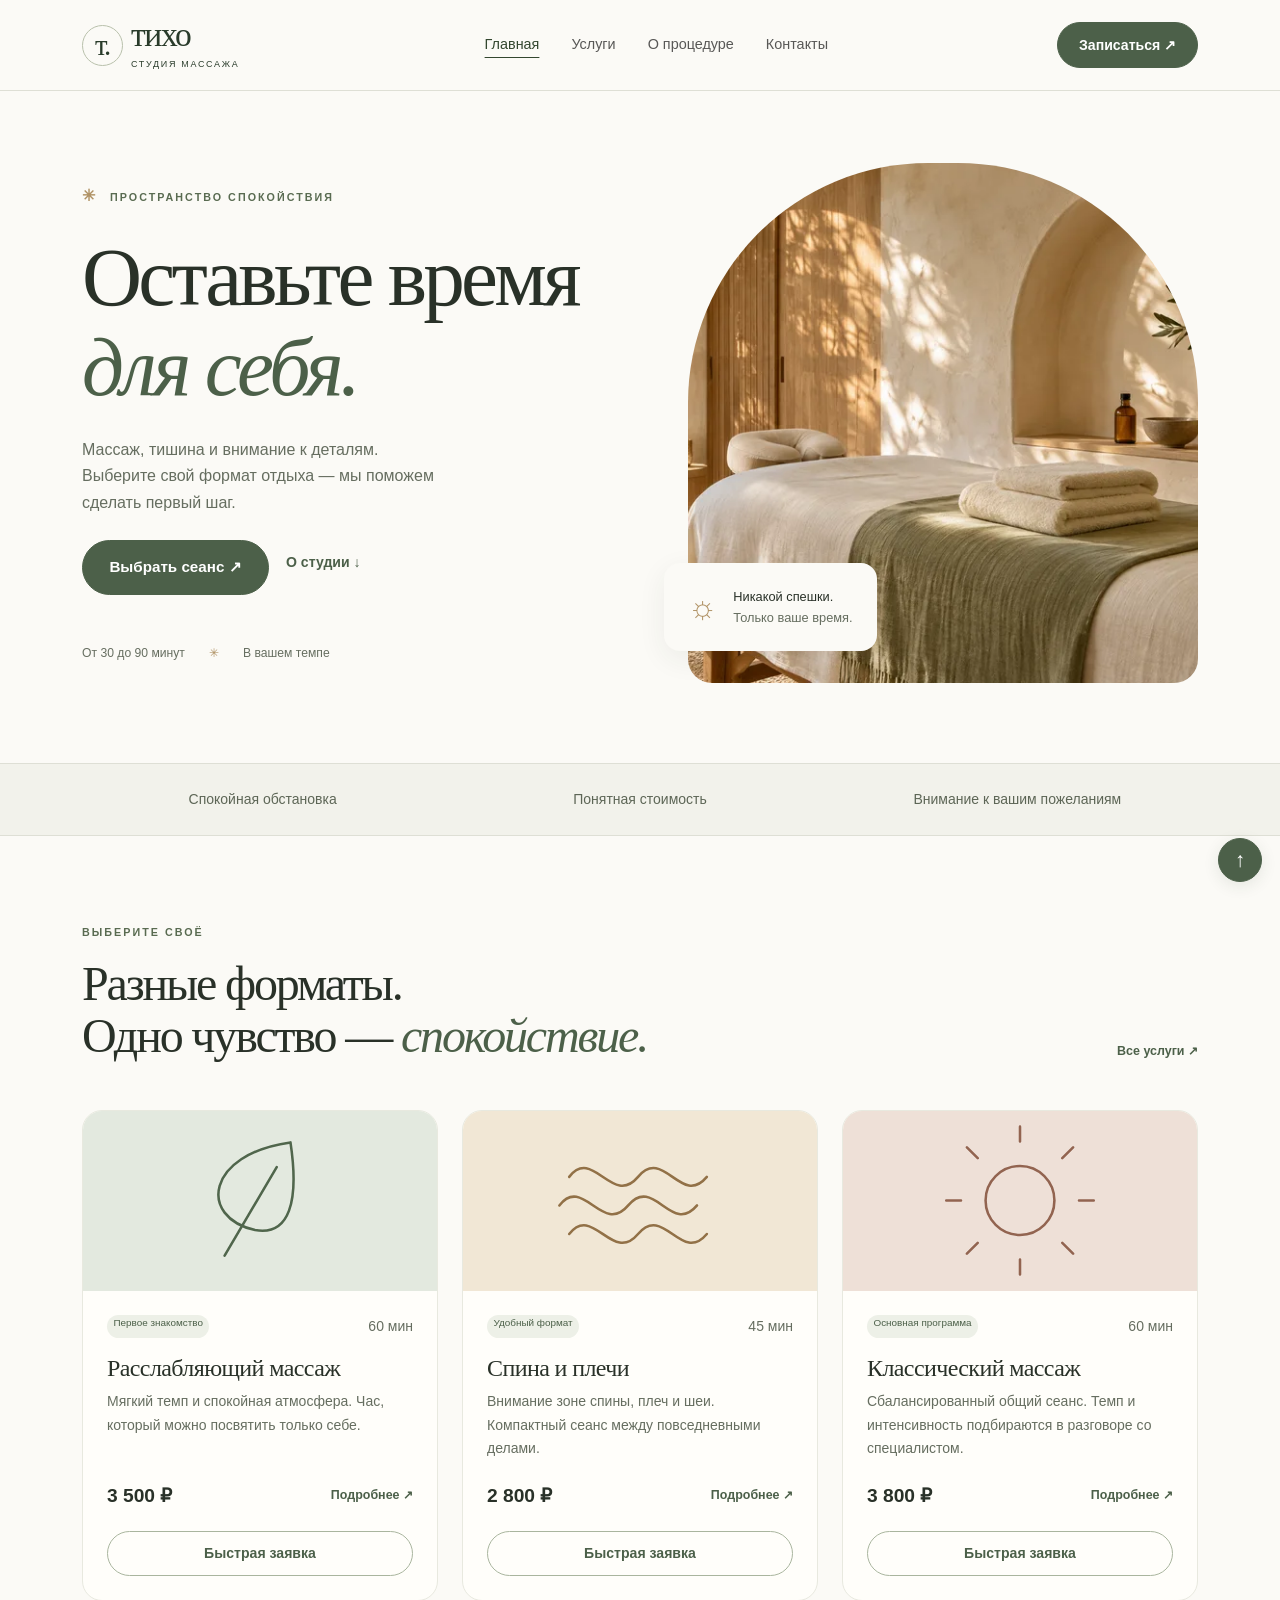
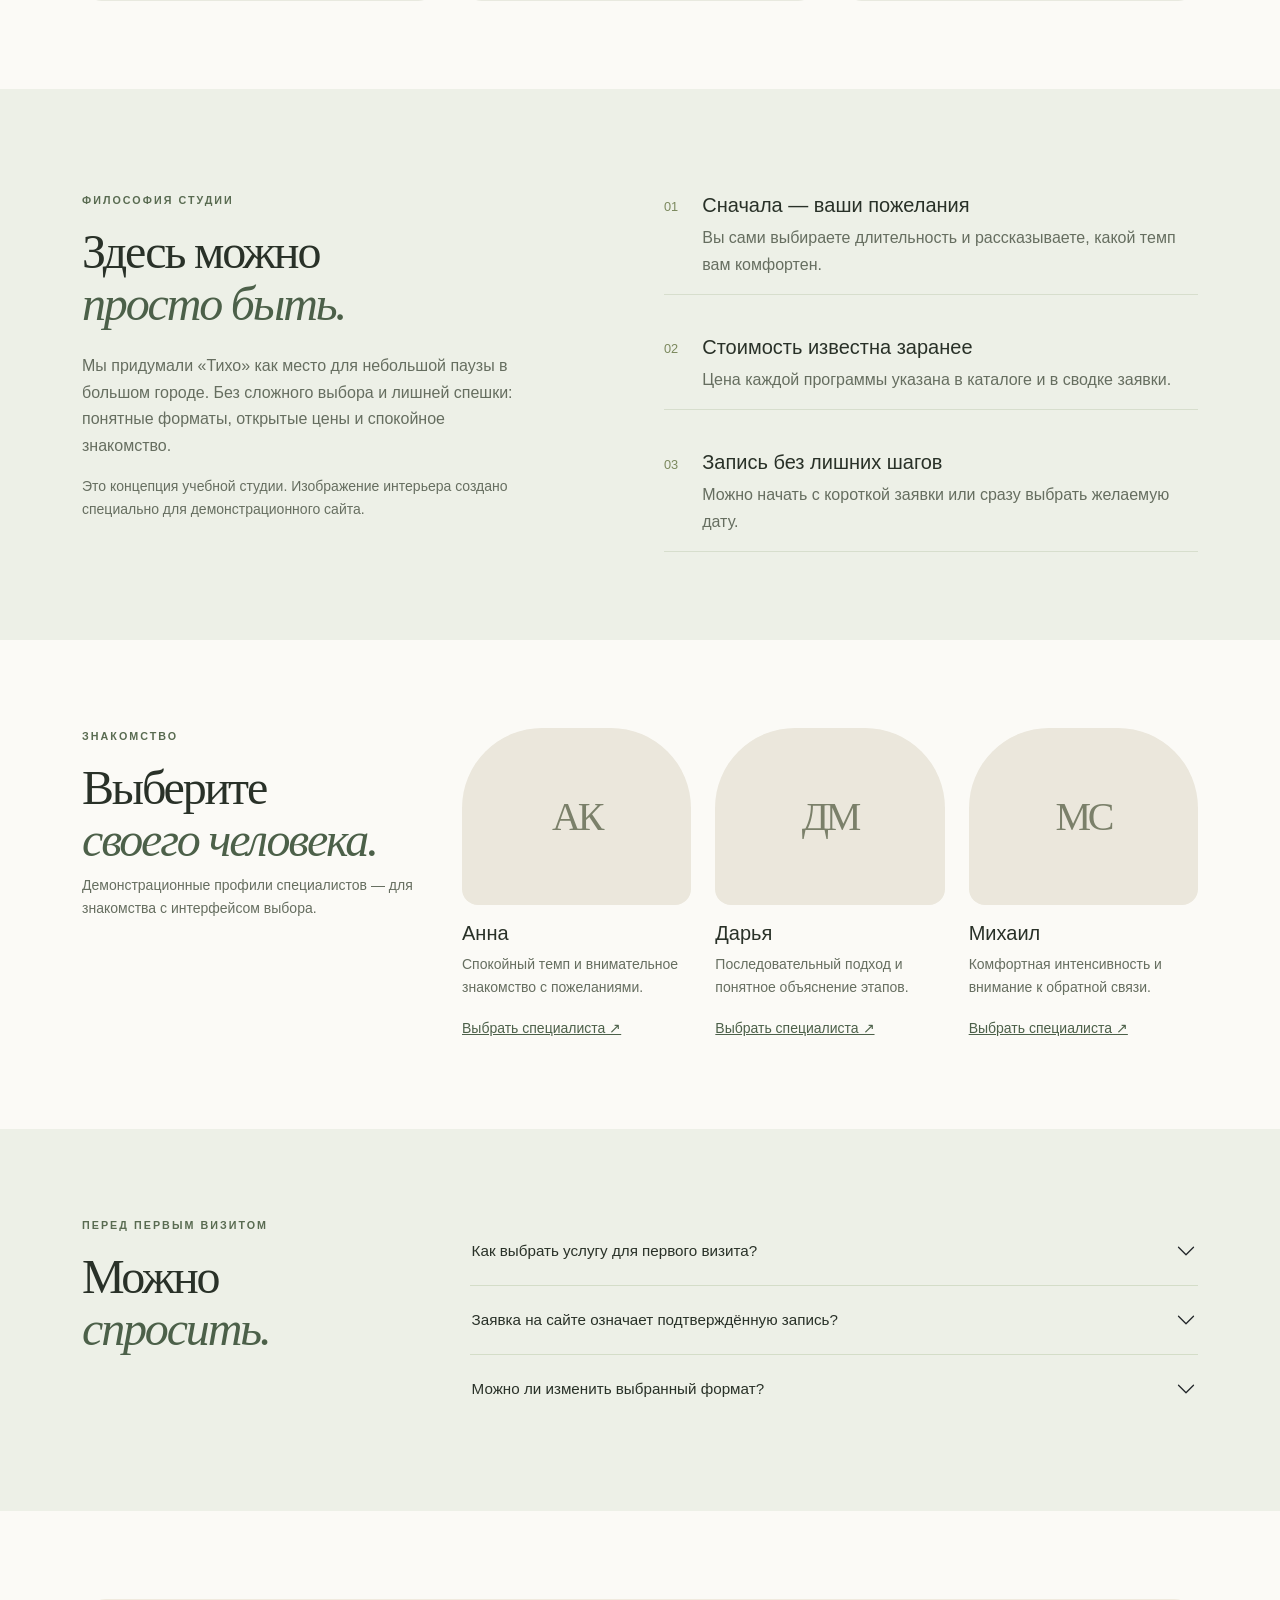
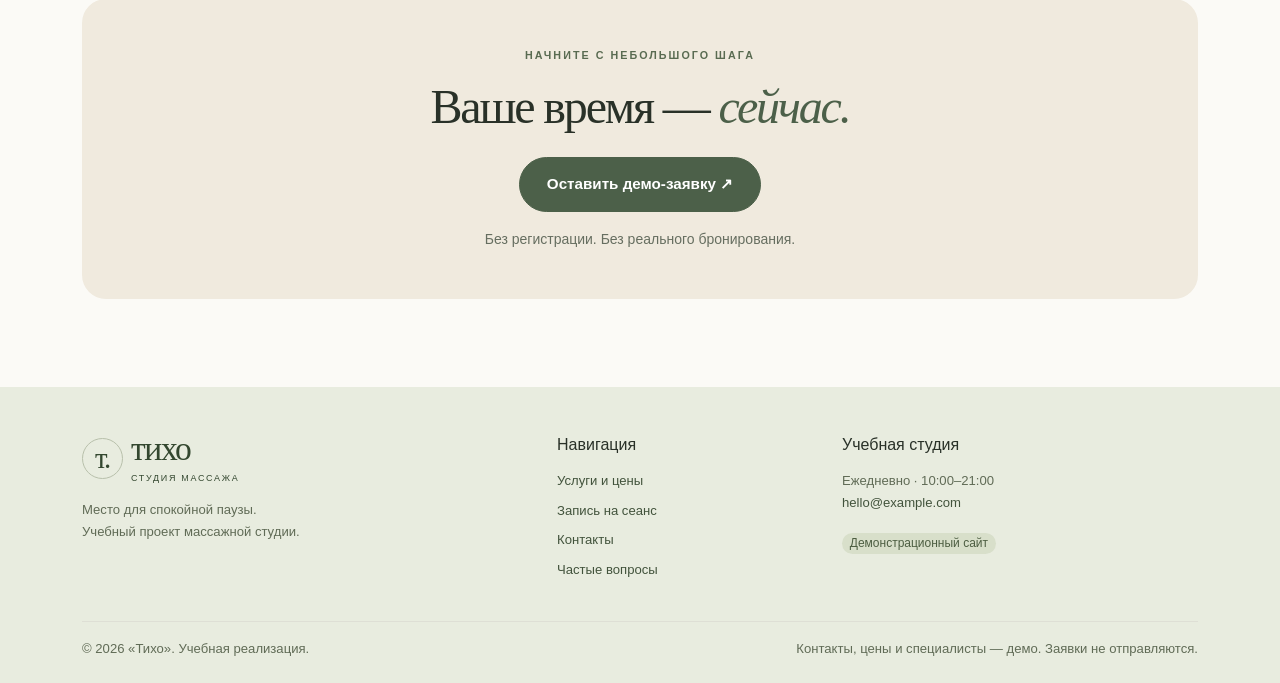
==== index.html @ 3da728df "first" ====
<!doctype html>
<html lang="ru" data-bs-theme="light">
  <head>
    <meta charset="utf-8">
    <meta name="viewport" content="width=device-width, initial-scale=1">
    <meta
      name="description"
      content="Тихо — учебный сайт массажной студии. Выберите услугу, познакомьтесь с форматами и заполните демо-заявку."
    >
    <meta name="theme-color" content="#4c6049">
    <title>Студия массажа — Тихо</title>
    <link rel="icon" href="images/favicon.svg" type="image/svg+xml">
    <link rel="stylesheet" href="vendor/bootstrap/css/bootstrap.min.css">
    <link rel="stylesheet" href="css/custom.css">
    <script src="vendor/bootstrap/js/bootstrap.bundle.min.js" defer></script>
    <script src="js/data.js" defer></script>
    <script src="js/main.js" defer></script>
  </head>
  <body id="top">
    <a class="visually-hidden-focusable skip-link" href="#main">Перейти к содержимому</a>
    <header class="site-header sticky-top">
      <nav class="navbar navbar-expand-lg py-3" aria-label="Основная навигация">
        <div class="container">
          <a
            class="navbar-brand d-flex align-items-center gap-2"
            href="index.html"
            aria-label="Тихо — главная"
          >
            <span class="brand-mark" aria-hidden="true">т.</span><span>тихо<span class="brand-subtitle">студия массажа</span></span>
          </a>
          <button
            class="navbar-toggler"
            type="button"
            data-bs-toggle="collapse"
            data-bs-target="#mainNav"
            aria-controls="mainNav"
            aria-expanded="false"
            aria-label="Открыть меню"
          >
            <span class="navbar-toggler-icon"></span>
          </button>
          <div class="collapse navbar-collapse" id="mainNav">
            <ul class="navbar-nav mx-lg-auto gap-lg-3">
              <li class="nav-item">
                <a class="nav-link active" href="index.html" aria-current="page">Главная</a>
              </li>
              <li class="nav-item">
                <a class="nav-link" href="catalog.html">Услуги</a>
              </li>
              <li class="nav-item">
                <a class="nav-link" href="product.html">О процедуре</a>
              </li>
              <li class="nav-item">
                <a class="nav-link" href="contacts.html">Контакты</a>
              </li>
            </ul>
            <a class="btn btn-primary mt-3 mt-lg-0" href="order.html">
              Записаться <span aria-hidden="true">↗</span>
            </a>
          </div>
        </div>
      </nav>
    </header>
    <main id="main">
      <section class="hero-section">
        <div class="container">
          <div class="row align-items-center g-4 g-lg-5">
            <div class="col-12 col-lg-6">
              <p class="eyebrow mb-4">
                <span class="tiny-leaf" aria-hidden="true">✳</span> Пространство спокойствия
              </p>
              <h1 class="display-2 editorial-title mb-4">Оставьте время<br><em>для себя.</em></h1>
              <p class="hero-copy text-body-secondary mb-4">
                Массаж, тишина и внимание к деталям.<br class="d-none d-md-inline"> Выберите свой формат отдыха — мы поможем<br class="d-none d-xl-inline"> сделать первый шаг.
              </p>
              <div class="d-flex flex-wrap gap-3">
                <a class="btn btn-primary btn-lg" href="catalog.html">
                  Выбрать сеанс <span aria-hidden="true">↗</span>
                </a>
                <a class="btn btn-link text-decoration-none px-0" href="#about">
                  О студии <span aria-hidden="true">↓</span>
                </a>
              </div>
              <div class="hero-meta d-flex flex-wrap gap-4 mt-5">
                <span>От 30 до 90 минут</span><span>В вашем темпе</span>
              </div>
            </div>
            <div class="col-12 col-lg-6">
              <div class="hero-image-wrap">
                <img
                  srcset="images/studio-960.webp 960w, images/studio.webp 1672w"
                  sizes="(min-width: 992px) 50vw, 100vw"
                  class="studio-picture"
                  src="images/studio.webp"
                  alt="Светлая комната с массажным столом, льняным текстилем и растением"
                  width="1672"
                  height="941"
                  fetchpriority="high"
                >
                <div class="image-caption">
                  <span class="caption-symbol" aria-hidden="true">☼</span>
                  <div>Никакой спешки.<br><span class="text-body-secondary">Только ваше время.</span></div>
                </div>
              </div>
            </div>
          </div>
        </div>
      </section>
      <div class="container-fluid philosophy-strip py-4">
        <div class="container">
          <div class="row g-3 text-center small">
            <div class="col-12 col-md-4">Спокойная обстановка</div>
            <div class="col-12 col-md-4">Понятная стоимость</div>
            <div class="col-12 col-md-4">Внимание к вашим пожеланиям</div>
          </div>
        </div>
      </div>
      <section class="section-space" id="services">
        <div class="container">
          <div class="d-flex flex-wrap justify-content-between align-items-end gap-3 mb-5">
            <div>
              <p class="eyebrow">Выберите своё</p>
              <h2 class="editorial-title display-5 mb-0">
                Разные форматы.<br>Одно чувство — <em>спокойствие.</em>
              </h2>
            </div>
            <a class="service-more" href="catalog.html">Все услуги <span aria-hidden="true">↗</span></a>
          </div>
          <div class="row g-4">
            <div
              class="col-12 col-md-6 col-lg-4 service-item"
              data-category="relax"
              data-service-id="relax"
            >
              <article class="card service-card h-100">
                <a
                  class="service-image-link"
                  href="product.html?service=relax"
                  tabindex="-1"
                  aria-hidden="true"
                >
                  <img
                    class="card-img-top service-image"
                    src="images/relax.svg"
                    alt=""
                    width="240"
                    height="200"
                    loading="lazy"
                  >
                </a>
                <div class="card-body d-flex flex-column p-4">
                  <div class="d-flex justify-content-between gap-2 mb-3">
                    <span class="badge rounded-pill badge-soft">Первое знакомство</span><span class="small text-body-secondary">60 мин</span>
                  </div>
                  <h3 class="card-title h4">Расслабляющий массаж</h3>
                  <p class="card-text text-body-secondary small flex-grow-1">
                    Мягкий темп и спокойная атмосфера. Час, который можно посвятить только себе.
                  </p>
                  <div class="d-flex align-items-center justify-content-between gap-2 mt-2">
                    <span class="price">3 500 ₽</span>
                    <a class="service-more" href="product.html?service=relax">
                      Подробнее <span aria-hidden="true">↗</span><span class="visually-hidden">: Расслабляющий массаж</span>
                    </a>
                  </div>
                  <button
                    class="btn btn-outline-primary mt-4 w-100"
                    data-bs-toggle="modal"
                    data-bs-target="#quickBookingModal"
                    data-service="relax"
                    type="button"
                  >
                    Быстрая заявка
                  </button>
                </div>
              </article>
            </div>
            <div
              class="col-12 col-md-6 col-lg-4 service-item"
              data-category="office"
              data-service-id="back"
            >
              <article class="card service-card h-100">
                <a
                  class="service-image-link"
                  href="product.html?service=back"
                  tabindex="-1"
                  aria-hidden="true"
                >
                  <img
                    class="card-img-top service-image"
                    src="images/back.svg"
                    alt=""
                    width="240"
                    height="200"
                    loading="lazy"
                  >
                </a>
                <div class="card-body d-flex flex-column p-4">
                  <div class="d-flex justify-content-between gap-2 mb-3">
                    <span class="badge rounded-pill badge-soft">Удобный формат</span><span class="small text-body-secondary">45 мин</span>
                  </div>
                  <h3 class="card-title h4">Спина и плечи</h3>
                  <p class="card-text text-body-secondary small flex-grow-1">
                    Внимание зоне спины, плеч и шеи. Компактный сеанс между повседневными делами.
                  </p>
                  <div class="d-flex align-items-center justify-content-between gap-2 mt-2">
                    <span class="price">2 800 ₽</span>
                    <a class="service-more" href="product.html?service=back">
                      Подробнее <span aria-hidden="true">↗</span><span class="visually-hidden">: Спина и плечи</span>
                    </a>
                  </div>
                  <button
                    class="btn btn-outline-primary mt-4 w-100"
                    data-bs-toggle="modal"
                    data-bs-target="#quickBookingModal"
                    data-service="back"
                    type="button"
                  >
                    Быстрая заявка
                  </button>
                </div>
              </article>
            </div>
            <div
              class="col-12 col-md-6 col-lg-4 service-item"
              data-category="active"
              data-service-id="classic"
            >
              <article class="card service-card h-100">
                <a
                  class="service-image-link"
                  href="product.html?service=classic"
                  tabindex="-1"
                  aria-hidden="true"
                >
                  <img
                    class="card-img-top service-image"
                    src="images/classic.svg"
                    alt=""
                    width="240"
                    height="200"
                    loading="lazy"
                  >
                </a>
                <div class="card-body d-flex flex-column p-4">
                  <div class="d-flex justify-content-between gap-2 mb-3">
                    <span class="badge rounded-pill badge-soft">Основная программа</span><span class="small text-body-secondary">60 мин</span>
                  </div>
                  <h3 class="card-title h4">Классический массаж</h3>
                  <p class="card-text text-body-secondary small flex-grow-1">
                    Сбалансированный общий сеанс. Темп и интенсивность подбираются в разговоре со
                    специалистом.
                  </p>
                  <div class="d-flex align-items-center justify-content-between gap-2 mt-2">
                    <span class="price">3 800 ₽</span>
                    <a class="service-more" href="product.html?service=classic">
                      Подробнее <span aria-hidden="true">↗</span><span class="visually-hidden">: Классический массаж</span>
                    </a>
                  </div>
                  <button
                    class="btn btn-outline-primary mt-4 w-100"
                    data-bs-toggle="modal"
                    data-bs-target="#quickBookingModal"
                    data-service="classic"
                    type="button"
                  >
                    Быстрая заявка
                  </button>
                </div>
              </article>
            </div>
          </div>
        </div>
      </section>
      <section class="section-space about-section" id="about">
        <div class="container">
          <div class="row align-items-center g-4 g-lg-5">
            <div class="col-12 col-lg-5">
              <p class="eyebrow">Философия студии</p>
              <h2 class="editorial-title display-5">Здесь можно<br><em>просто быть.</em></h2>
              <p class="text-body-secondary mt-4">
                Мы придумали «Тихо» как место для небольшой паузы в большом городе. Без сложного выбора
                и лишней спешки: понятные форматы, открытые цены и спокойное знакомство.
              </p>
              <p class="small text-body-secondary">
                Это концепция учебной студии. Изображение интерьера создано специально для
                демонстрационного сайта.
              </p>
            </div>
            <div class="col-12 col-lg-6 offset-lg-1">
              <div class="row g-4">
                <div class="col-12">
                  <div class="value-row">
                    <span>01</span>
                    <div>
                      <h3 class="h5">Сначала — ваши пожелания</h3>
                      <p class="text-body-secondary mb-0">
                        Вы сами выбираете длительность и рассказываете, какой темп вам комфортен.
                      </p>
                    </div>
                  </div>
                </div>
                <div class="col-12">
                  <div class="value-row">
                    <span>02</span>
                    <div>
                      <h3 class="h5">Стоимость известна заранее</h3>
                      <p class="text-body-secondary mb-0">
                        Цена каждой программы указана в каталоге и в сводке заявки.
                      </p>
                    </div>
                  </div>
                </div>
                <div class="col-12">
                  <div class="value-row">
                    <span>03</span>
                    <div>
                      <h3 class="h5">Запись без лишних шагов</h3>
                      <p class="text-body-secondary mb-0">
                        Можно начать с короткой заявки или сразу выбрать желаемую дату.
                      </p>
                    </div>
                  </div>
                </div>
              </div>
            </div>
          </div>
        </div>
      </section>
      <section class="section-space" id="team">
        <div class="container">
          <div class="row g-4 align-items-start">
            <div class="col-12 col-lg-4">
              <p class="eyebrow">Знакомство</p>
              <h2 class="editorial-title display-5">Выберите<br><em>своего человека.</em></h2>
              <p class="text-body-secondary small">
                Демонстрационные профили специалистов — для знакомства с интерфейсом выбора.
              </p>
            </div>
            <div class="col-12 col-lg-8">
              <div class="row g-4">
                <div class="col-12 col-md-4">
                  <article class="team-person">
                    <div class="person-avatar" aria-hidden="true">АК</div>
                    <h3 class="h5 mt-3">Анна</h3>
                    <p class="small text-body-secondary">
                      Спокойный темп и внимательное знакомство с пожеланиями.
                    </p>
                    <a class="small" href="order.html?specialist=anna">Выбрать специалиста ↗</a>
                  </article>
                </div>
                <div class="col-12 col-md-4">
                  <article class="team-person">
                    <div class="person-avatar" aria-hidden="true">ДМ</div>
                    <h3 class="h5 mt-3">Дарья</h3>
                    <p class="small text-body-secondary">
                      Последовательный подход и понятное объяснение этапов.
                    </p>
                    <a class="small" href="order.html?specialist=daria">Выбрать специалиста ↗</a>
                  </article>
                </div>
                <div class="col-12 col-md-4">
                  <article class="team-person">
                    <div class="person-avatar" aria-hidden="true">МС</div>
                    <h3 class="h5 mt-3">Михаил</h3>
                    <p class="small text-body-secondary">
                      Комфортная интенсивность и внимание к обратной связи.
                    </p>
                    <a class="small" href="order.html?specialist=mikhail">Выбрать специалиста ↗</a>
                  </article>
                </div>
              </div>
            </div>
          </div>
        </div>
      </section>
      <section class="section-space faq-section" id="faq">
        <div class="container">
          <div class="row g-4 g-lg-5">
            <div class="col-12 col-lg-4">
              <p class="eyebrow">Перед первым визитом</p>
              <h2 class="editorial-title display-5">Можно<br><em>спросить.</em></h2>
            </div>
            <div class="col-12 col-lg-8">
              <div class="accordion accordion-flush" id="faqAccordion">
                <div class="accordion-item">
                  <h3 class="accordion-header">
                    <button
                      class="accordion-button collapsed"
                      type="button"
                      data-bs-toggle="collapse"
                      data-bs-target="#faq0"
                      aria-expanded="false"
                      aria-controls="faq0"
                    >
                      Как выбрать услугу для первого визита?
                    </button>
                  </h3>
                  <div class="accordion-collapse collapse" id="faq0" data-bs-parent="#faqAccordion">
                    <div class="accordion-body text-body-secondary">
                      Посмотрите длительность, описание и формат в каталоге. В демо-заявке можно
                      оставить пожелания. Для реальной студии выбор уточняется при личном общении со
                      специалистом.
                    </div>
                  </div>
                </div>
                <div class="accordion-item">
                  <h3 class="accordion-header">
                    <button
                      class="accordion-button collapsed"
                      type="button"
                      data-bs-toggle="collapse"
                      data-bs-target="#faq1"
                      aria-expanded="false"
                      aria-controls="faq1"
                    >
                      Заявка на сайте означает подтверждённую запись?
                    </button>
                  </h3>
                  <div class="accordion-collapse collapse" id="faq1" data-bs-parent="#faqAccordion">
                    <div class="accordion-body text-body-secondary">
                      Нет. Это учебная версия сайта: она проверяет заполнение и показывает итог заявки.
                      Данные не передаются, свободное время не проверяется и запись не бронируется.
                    </div>
                  </div>
                </div>
                <div class="accordion-item">
                  <h3 class="accordion-header">
                    <button
                      class="accordion-button collapsed"
                      type="button"
                      data-bs-toggle="collapse"
                      data-bs-target="#faq2"
                      aria-expanded="false"
                      aria-controls="faq2"
                    >
                      Можно ли изменить выбранный формат?
                    </button>
                  </h3>
                  <div class="accordion-collapse collapse" id="faq2" data-bs-parent="#faqAccordion">
                    <div class="accordion-body text-body-secondary">
                      В учебной форме можно выбрать другую услугу, специалиста, желаемую дату и время.
                      Стоимость в сводке обновится автоматически.
                    </div>
                  </div>
                </div>
              </div>
            </div>
          </div>
        </div>
      </section>
      <section class="section-space">
        <div class="container">
          <div class="booking-banner text-center p-4 p-md-5">
            <p class="eyebrow">Начните с небольшого шага</p>
            <h2 class="editorial-title display-5 mb-4">Ваше время — <em>сейчас.</em></h2>
            <button
              class="btn btn-primary btn-lg"
              type="button"
              data-bs-toggle="modal"
              data-bs-target="#quickBookingModal"
            >
              Оставить демо-заявку ↗
            </button>
            <p class="small text-body-secondary mt-3 mb-0">Без регистрации. Без реального бронирования.</p>
          </div>
        </div>
      </section>
    </main>
    <footer class="site-footer pt-5 pb-4">
      <div class="container">
        <div class="row g-4 pb-4">
          <div class="col-12 col-lg-5">
            <a
              class="footer-brand d-inline-flex gap-2 align-items-center text-decoration-none"
              href="index.html"
            >
              <span class="brand-mark" aria-hidden="true">т.</span><span>тихо<span class="brand-subtitle">студия массажа</span></span>
            </a>
            <p class="mt-3 mb-0 footer-note">
              Место для спокойной паузы.<br>Учебный проект массажной студии.
            </p>
          </div>
          <div class="col-6 col-lg-3">
            <h2 class="h6 mb-3">Навигация</h2>
            <ul class="list-unstyled footer-links">
              <li>
                <a href="catalog.html">Услуги и цены</a>
              </li>
              <li>
                <a href="order.html">Запись на сеанс</a>
              </li>
              <li>
                <a href="contacts.html">Контакты</a>
              </li>
              <li>
                <a href="index.html#faq">Частые вопросы</a>
              </li>
            </ul>
          </div>
          <div class="col-6 col-lg-4">
            <h2 class="h6 mb-3">Учебная студия</h2>
            <p class="footer-note">
              Ежедневно · 10:00–21:00
              <br>
              <a href="mailto:hello@example.com">hello@example.com</a>
            </p>
            <span class="badge rounded-pill footer-badge">Демонстрационный сайт</span>
          </div>
        </div>
        <div class="border-top pt-3 d-flex flex-wrap gap-2 justify-content-between small footer-note">
          <span>© 2026 «Тихо». Учебная реализация.</span><span>Контакты, цены и специалисты — демо. Заявки не отправляются.</span>
        </div>
      </div>
    </footer>
    <a
      class="back-to-top btn btn-primary rounded-circle"
      href="#top"
      aria-label="Вернуться наверх"
      title="Наверх"
    >
      <span aria-hidden="true">↑</span>
    </a>
    <div
      class="modal fade"
      id="quickBookingModal"
      tabindex="-1"
      aria-labelledby="quickModalTitle"
      aria-hidden="true"
    >
      <div class="modal-dialog modal-dialog-centered">
        <div class="modal-content">
          <div class="modal-header border-0 pb-0">
            <div>
              <p class="eyebrow mb-2">Первый шаг</p>
              <h2 class="modal-title fs-3" id="quickModalTitle">Быстрая заявка</h2>
            </div>
            <button type="button" class="btn-close" data-bs-dismiss="modal" aria-label="Закрыть"></button>
          </div>
          <div class="modal-body p-4">
            <p class="text-body-secondary small">
              Учебная форма. Данные проверяются только в браузере и не отправляются.
            </p>
            <form id="quickForm" novalidate>
              <div class="mb-3">
                <label class="form-label" for="quickService">Услуга</label>
                <select class="form-select" id="quickService" name="service" required>
                  <option value="">Выберите услугу</option>
                  <option value="relax">Расслабляющий массаж · 60 мин</option>
                  <option value="back">Спина и плечи · 45 мин</option>
                  <option value="classic">Классический массаж · 60 мин</option>
                  <option value="aroma">Арома-ритуал · 75 мин</option>
                  <option value="feet">Стопы и голени · 30 мин</option>
                  <option value="slow">Медленный ритуал · 90 мин</option>
                </select>
                <div class="invalid-feedback">Выберите услугу.</div>
              </div>
              <div class="mb-3">
                <label class="form-label" for="quickName">Ваше имя</label>
                <input
                  class="form-control"
                  id="quickName"
                  name="name"
                  autocomplete="given-name"
                  minlength="2"
                  maxlength="60"
                  required
                >
                <div class="invalid-feedback">Введите имя от двух символов.</div>
              </div>
              <div class="mb-3">
                <label class="form-label" for="quickPhone">Телефон</label>
                <div class="input-group has-validation">
                  <span class="input-group-text" id="quickPhonePrefix">+7</span>
                  <input
                    class="form-control"
                    id="quickPhone"
                    name="phone"
                    type="tel"
                    inputmode="tel"
                    autocomplete="tel-national"
                    pattern="[0-9 ()-]{10,20}"
                    placeholder="900 123-45-67"
                    aria-describedby="quickPhonePrefix quickPhoneHint"
                    required
                  >
                  <div class="invalid-feedback">Введите 10 цифр номера после +7.</div>
                </div>
                <div class="form-text" id="quickPhoneHint">Можно вводить пробелы, скобки и дефисы.</div>
              </div>
              <div class="form-check mb-4">
                <input
                  class="form-check-input"
                  id="quickAgree"
                  name="agreement"
                  type="checkbox"
                  required
                >
                <label class="form-check-label small" for="quickAgree">
                  Согласен с проверкой данных в учебной форме
                </label>
                <div class="invalid-feedback">Подтвердите согласие.</div>
              </div>
              <button class="btn btn-primary w-100" type="submit">
                Проверить заявку <span aria-hidden="true">↗</span>
              </button>
              <a class="d-block text-center mt-3 small" id="fullBookingLink" href="order.html">
                Выбрать дату и специалиста
              </a>
              <div class="alert alert-success mt-3 mb-0" id="quickSuccess" role="status" hidden></div>
            </form>
          </div>
        </div>
      </div>
    </div>
  </body>
</html>
---- css/custom.css ----
/* Палитра и фирменное оформление. Сетка и поведение компонентов — Bootstrap. */
:root {
  --bs-body-bg: #fbfaf6;
  --bs-body-color: #293128;
  --bs-secondary-color: #666e60;
  --bs-border-color: #dedfd5;
  --bs-link-color: #4c6049;
  --bs-link-color-rgb: 76, 96, 73;
  --bs-link-hover-color: #33472f;
  --bs-link-hover-color-rgb: 51, 71, 47;
  --bs-primary: #4c6049;
  --bs-primary-rgb: 76, 96, 73;
  --bs-border-radius: .8rem;
  --bs-border-radius-lg: 1.25rem;
  --studio-sage: #4c6049;
  --studio-dark: #293b2a;
  --studio-soft: #edf0e7;
  --studio-gold: #b09265;
}
html { scroll-behavior: smooth; }
body { font-family: Arial, Helvetica, sans-serif; line-height: 1.65; }
[hidden] { display: none !important; }
:focus-visible { outline: 3px solid #8d733f; outline-offset: 4px; }
section[id], main[id] { scroll-margin-top: 110px; }
.skip-link { position: fixed; left: 1rem; top: 1rem; z-index: 1100; padding: .7rem 1rem; background: white; }
.site-header { background: rgba(251, 250, 246, .97); border-bottom: 1px solid var(--bs-border-color); }
.navbar { --bs-navbar-active-color: #33472f; --bs-navbar-hover-color: #4c6049; }
.navbar-brand, .footer-brand { color: var(--studio-dark); font: 2.1rem/.85 Georgia, serif; letter-spacing: -.04em; }
.brand-mark { display: grid; place-items: center; width: 41px; height: 41px; border: 1px solid #b8c0ab; border-radius: 50%; font: 1.8rem Georgia, serif; }
.brand-subtitle { display: block; margin-top: .6rem; font: .56rem Arial, sans-serif; letter-spacing: .19em; text-transform: uppercase; }
.navbar .nav-link { font-size: .9rem; font-weight: 500; }
.navbar .nav-link.active { text-decoration: underline; text-underline-offset: .5rem; }
.btn { --bs-btn-border-radius: 100rem; padding: .7rem 1.3rem; font-size: .88rem; font-weight: 600; }
.btn-lg { padding: .95rem 1.65rem; font-size: .95rem; }
.btn-primary {
  --bs-btn-bg: #4c6049; --bs-btn-border-color: #4c6049;
  --bs-btn-hover-bg: #33472f; --bs-btn-hover-border-color: #33472f;
  --bs-btn-active-bg: #293b2a; --bs-btn-active-border-color: #293b2a;
  --bs-btn-disabled-bg: #4c6049; --bs-btn-disabled-border-color: #4c6049;
  --bs-btn-focus-shadow-rgb: 76, 96, 73;
}
.btn-outline-primary {
  --bs-btn-color: #4c6049; --bs-btn-border-color: #a9b59e;
  --bs-btn-hover-color: #fff; --bs-btn-hover-bg: #4c6049; --bs-btn-hover-border-color: #4c6049;
  --bs-btn-active-color: #fff; --bs-btn-active-bg: #33472f; --bs-btn-active-border-color: #33472f;
  --bs-btn-disabled-color: #4c6049; --bs-btn-disabled-border-color: #a9b59e;
  --bs-btn-focus-shadow-rgb: 76, 96, 73;
}
.btn-link { --bs-btn-color: #4c6049; --bs-btn-hover-color: #33472f; }
.editorial-title { font-family: Georgia, 'Times New Roman', serif; font-weight: 400; line-height: 1.08; letter-spacing: -.045em; }
.editorial-title em { color: var(--studio-sage); font-weight: 400; }
.eyebrow { color: #596b51; font-size: .67rem; font-weight: 700; letter-spacing: .19em; text-transform: uppercase; }
.tiny-leaf { display: inline-block; margin-right: .5rem; font-size: 1rem; color: var(--studio-gold); }
.hero-section { padding: 4.5rem 0 5rem; }
.hero-copy { font-size: 1rem; }
.hero-meta { font-size: .76rem; color: #666e60; }
.hero-meta span + span::before { content: '✳'; color: var(--studio-gold); margin-right: 1.5rem; }
.hero-image-wrap { position: relative; padding-left: 1.5rem; }
.studio-picture { display: block; width: 100%; height: 520px; object-fit: cover; object-position: 54% center; border-radius: 240px 240px 1.5rem 1.5rem; }
.image-caption { position: absolute; left: 0; bottom: 2rem; display: flex; align-items: center; gap: 1rem; padding: 1.1rem 1.5rem; border-radius: 1rem; background: #fbfaf6; box-shadow: 0 8px 28px #293b2a12; font-size: .8rem; }
.caption-symbol { font-size: 2rem; color: var(--studio-gold); }
.philosophy-strip { border-top: 1px solid var(--bs-border-color); border-bottom: 1px solid var(--bs-border-color); background: #f2f2eb; color: #5d6656; }
.section-space { padding: 5.5rem 0; }
.service-card { background: #fffefa; border: 1px solid #e8e9df; border-radius: 1.25rem; overflow: hidden; transition: transform .2s ease, box-shadow .2s ease; }
.service-card:hover { transform: translateY(-4px); box-shadow: 0 14px 32px #293b2a0c; }
.service-image-link { display: block; }
.service-image { width: 100%; height: 180px; object-fit: cover; }
.service-card .card-title { font-family: Georgia, serif; font-size: 1.5rem; letter-spacing: -.025em; }
.badge-soft { color: #4c6049; background: #edf0e7; font-size: .62rem; font-weight: 500; }
.price { font: 600 1.2rem Arial, sans-serif; white-space: nowrap; }
.service-more { color: #4c6049; font-size: .78rem; font-weight: 600; text-decoration: none; }
.service-more:hover { text-decoration: underline; text-underline-offset: .3rem; }
.about-section, .faq-section { background: var(--studio-soft); }
.value-row { display: flex; gap: 1.5rem; padding: 1rem 0; border-bottom: 1px solid #d7decd; }
.value-row > span { color: #7b885d; font-size: .8rem; padding-top: .2rem; }
.person-avatar { display: grid; place-items: center; width: 100%; aspect-ratio: 1.3; border-radius: 5rem 5rem 1rem 1rem; background: #ebe7dc; color: #7b806a; font: 2.5rem Georgia, serif; letter-spacing: -.08em; }
.team-person:nth-child(even) .person-avatar { background: #e6ebde; }
.accordion { --bs-accordion-bg: transparent; --bs-accordion-border-color: #d4ddc8; --bs-accordion-active-bg: transparent; --bs-accordion-active-color: #293b2a; --bs-accordion-btn-focus-box-shadow: 0 0 0 .2rem #4c60492b; }
.accordion-button { padding: 1.5rem .1rem; font-size: .95rem; }
.accordion-body { padding: 0 .1rem 1.5rem; font-size: .9rem; }
.booking-banner { background: #f0eade; border-radius: 1.5rem; }
.site-footer { background: #e8ecdf; }
.footer-brand { color: #33472f; }
.footer-note, .footer-links { color: #606b56; font-size: .82rem; }
.footer-links li + li { margin-top: .5rem; }
.footer-links a, .footer-note a { color: #42533c; text-decoration: none; }
.footer-links a:hover, .footer-note a:hover { text-decoration: underline; }
.footer-badge { background: #d8dfca; color: #4d5e42; font-weight: 400; }
.back-to-top { position: fixed; z-index: 1030; right: max(18px, env(safe-area-inset-right)); bottom: max(18px, env(safe-area-inset-bottom)); display: grid; place-items: center; width: 44px; height: 44px; padding: 0; font-size: 1.3rem; box-shadow: 0 4px 16px #293b2a1a; }
.page-intro { padding: 3rem 0 3.5rem; }
.breadcrumb { --bs-breadcrumb-divider-color: #9da690; --bs-breadcrumb-item-active-color: #68735e; }
.breadcrumb a { text-decoration: none; }
.catalog-toolbar { padding: 1.4rem; border: 1px solid var(--bs-border-color); border-radius: 1rem; background: #f5f5ee; }
.form-label { font-size: .82rem; font-weight: 500; }
.form-control, .form-select, .input-group-text { padding: .72rem .9rem; font-size: .88rem; }
.form-control, .form-select { background-color: #fffefa; border-color: #d7ddcf; }
.input-group-text { color: #5a6850; background: #edf0e7; border-color: #d7ddcf; }
.form-control:focus, .form-select:focus { border-color: #8e9f7e; box-shadow: 0 0 0 .2rem #4c604923; background-color: #fffefa; }
.form-check-input:checked { background-color: #4c6049; border-color: #4c6049; }
.form-check-input:focus { border-color: #8e9f7e; box-shadow: 0 0 0 .2rem #4c604923; }
.alert-info { --bs-alert-color: #42533c; --bs-alert-bg: #edf0e7; --bs-alert-border-color: #d7ddcf; }
.alert-light { --bs-alert-bg: #f6f5ee; --bs-alert-color: #626c59; }
.alert-success { --bs-alert-color: #2f4c32; --bs-alert-bg: #e4eddc; --bs-alert-border-color: #c7d7bd; }
.modal-content { border: 1px solid #dde2d4; border-radius: 1.4rem; background: #fbfaf6; }
.modal-header { padding: 1.5rem 1.5rem .5rem; }
.modal-title { font-family: Georgia, serif; }
.detail-image-wrap { position: relative; }
.detail-picture { display: block; width: 100%; height: 450px; object-fit: cover; object-position: 50% center; border-radius: 10rem 10rem 1.25rem 1.25rem; }
.detail-badge { position: absolute; left: 1.5rem; bottom: 1.5rem; background: #fffaf0; color: #4c6049; padding: .7rem 1rem; }
.detail-price { color: #3e5037; font-size: 1.7rem; }
.nav-tabs { --bs-nav-tabs-border-color: #d7ddcf; --bs-nav-tabs-link-active-bg: #fbfaf6; --bs-nav-tabs-link-active-color: #33472f; --bs-nav-link-color: #69755f; --bs-nav-link-hover-color: #33472f; }
.nav-tabs .nav-link { padding: .9rem 1.3rem; }
.session-steps { padding-left: 1.4rem; color: #59664f; }
.session-steps li { padding: .7rem 0; }
.table { --bs-table-bg: transparent; --bs-table-color: #293128; --bs-table-border-color: #d7ddcf; }
.table th, .table td { padding: 1rem; }
.booking-form { background: #fffefa; }
.booking-summary { position: sticky; top: 112px; border-radius: 1rem; background: #edf0e7; }
.summary-list > div { display: flex; justify-content: space-between; gap: 1rem; margin-bottom: 1rem; font-size: .82rem; }
.summary-list dt { font-weight: 400; color: #626c59; }
.summary-list dd { margin-bottom: 0; text-align: right; }
.contact-block { padding: 1.7rem; background: #f1f2e9; border-radius: 1rem; }
.contact-block a { overflow-wrap: anywhere; }
.hours-list > div { display: flex; flex-wrap: wrap; gap: .4rem 1.3rem; justify-content: space-between; padding: .8rem 0; border-bottom: 1px solid #d7ddcf; font-size: .85rem; }
.hours-list dt { font-weight: 400; }
.hours-list dd { margin-bottom: 0; white-space: nowrap; }
@media (min-width: 1200px) { .hero-section .display-2 { font-size: 5.2rem; } }
@media (max-width: 991.98px) {
  .hero-section { padding: 2.8rem 0 3.5rem; }
  .hero-image-wrap { padding-left: 0; max-width: 620px; margin-inline: auto; }
  .studio-picture { height: 460px; }
  .image-caption { left: 1rem; }
  .booking-summary { position: static; }
}
@media (max-width: 575.98px) {
  .section-space { padding: 3.5rem 0; }
  .studio-picture { height: 390px; }
  .editorial-title.display-2, .editorial-title.display-3 { font-size: 3.2rem; }
  .hero-meta { gap: 1rem !important; }
  .hero-meta span + span::before { margin-right: 1rem; }
  .detail-picture { height: 330px; }
  .page-intro { padding-top: 2rem; }
  .navbar-brand { font-size: 1.8rem; }
  .service-card .card-body { padding: 1.25rem !important; }
}
@media (prefers-reduced-motion: reduce) { html { scroll-behavior: auto; } .service-card { transition: none; } }
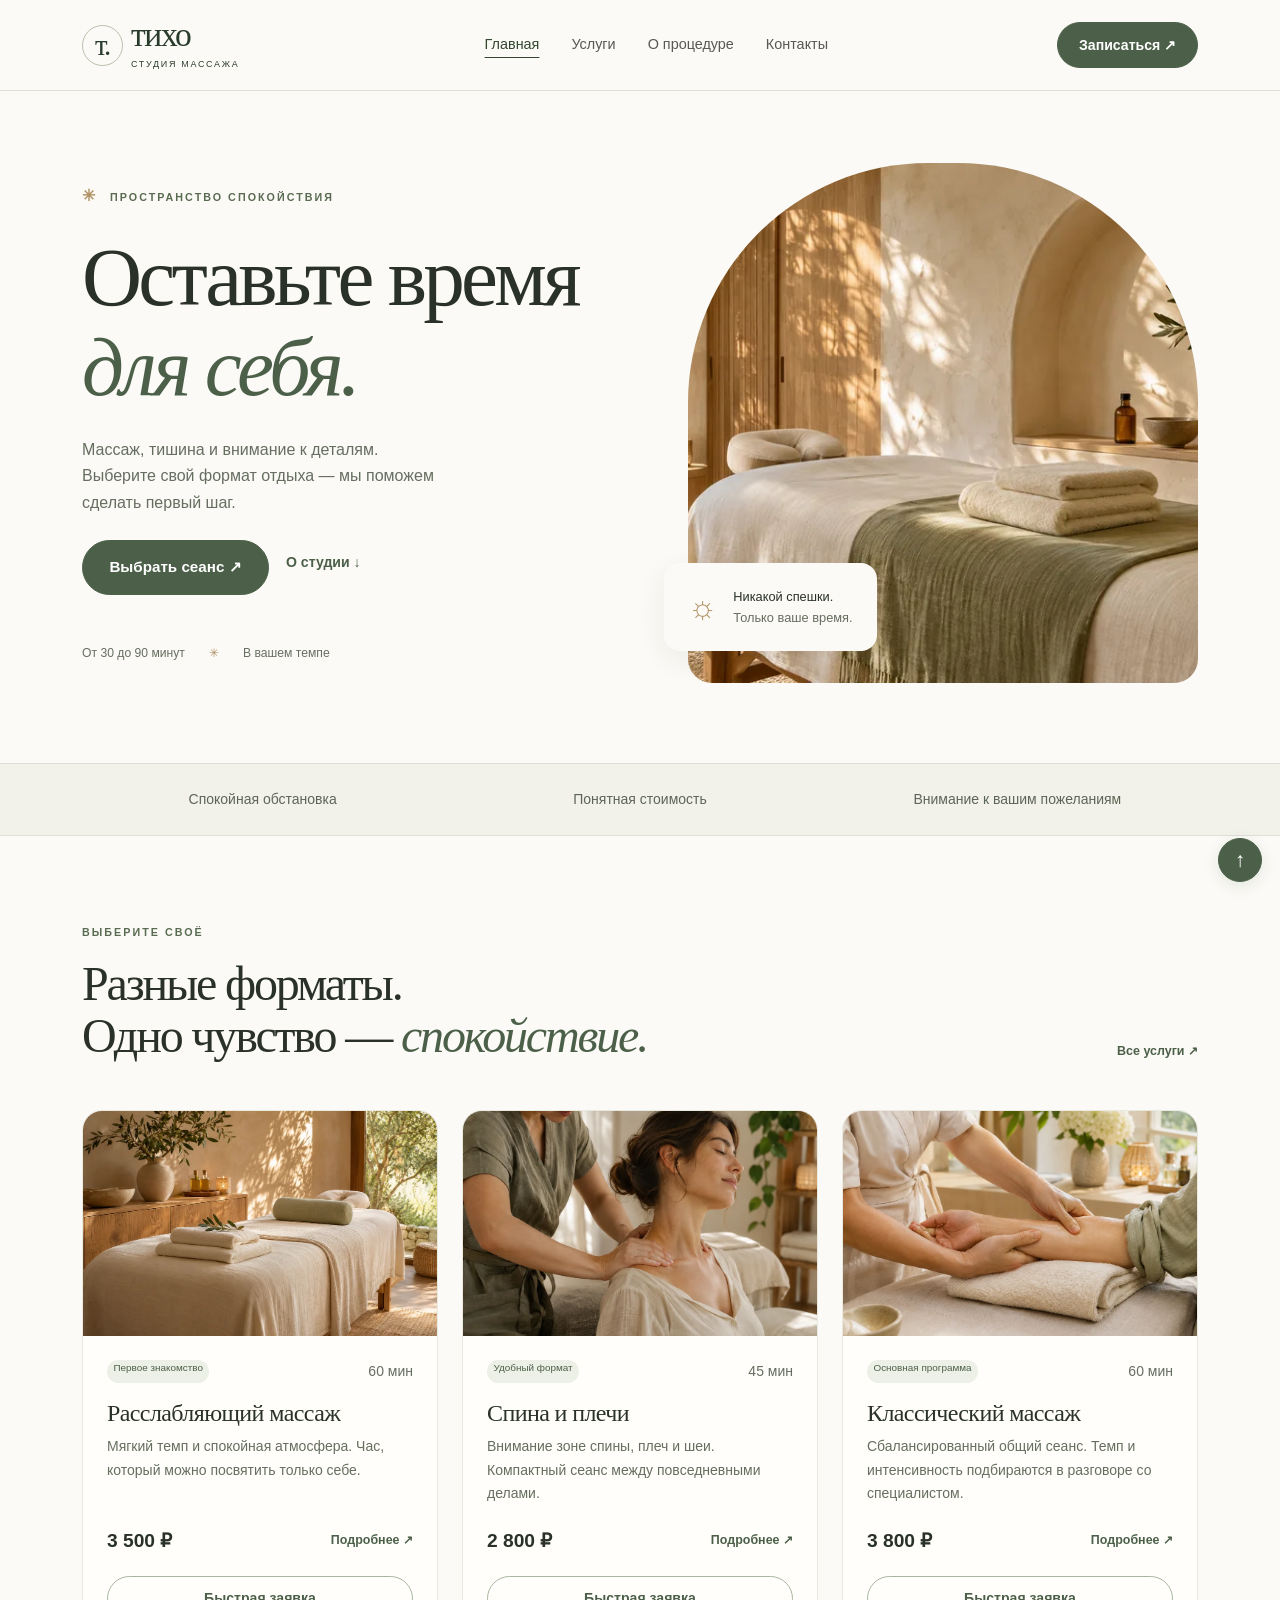
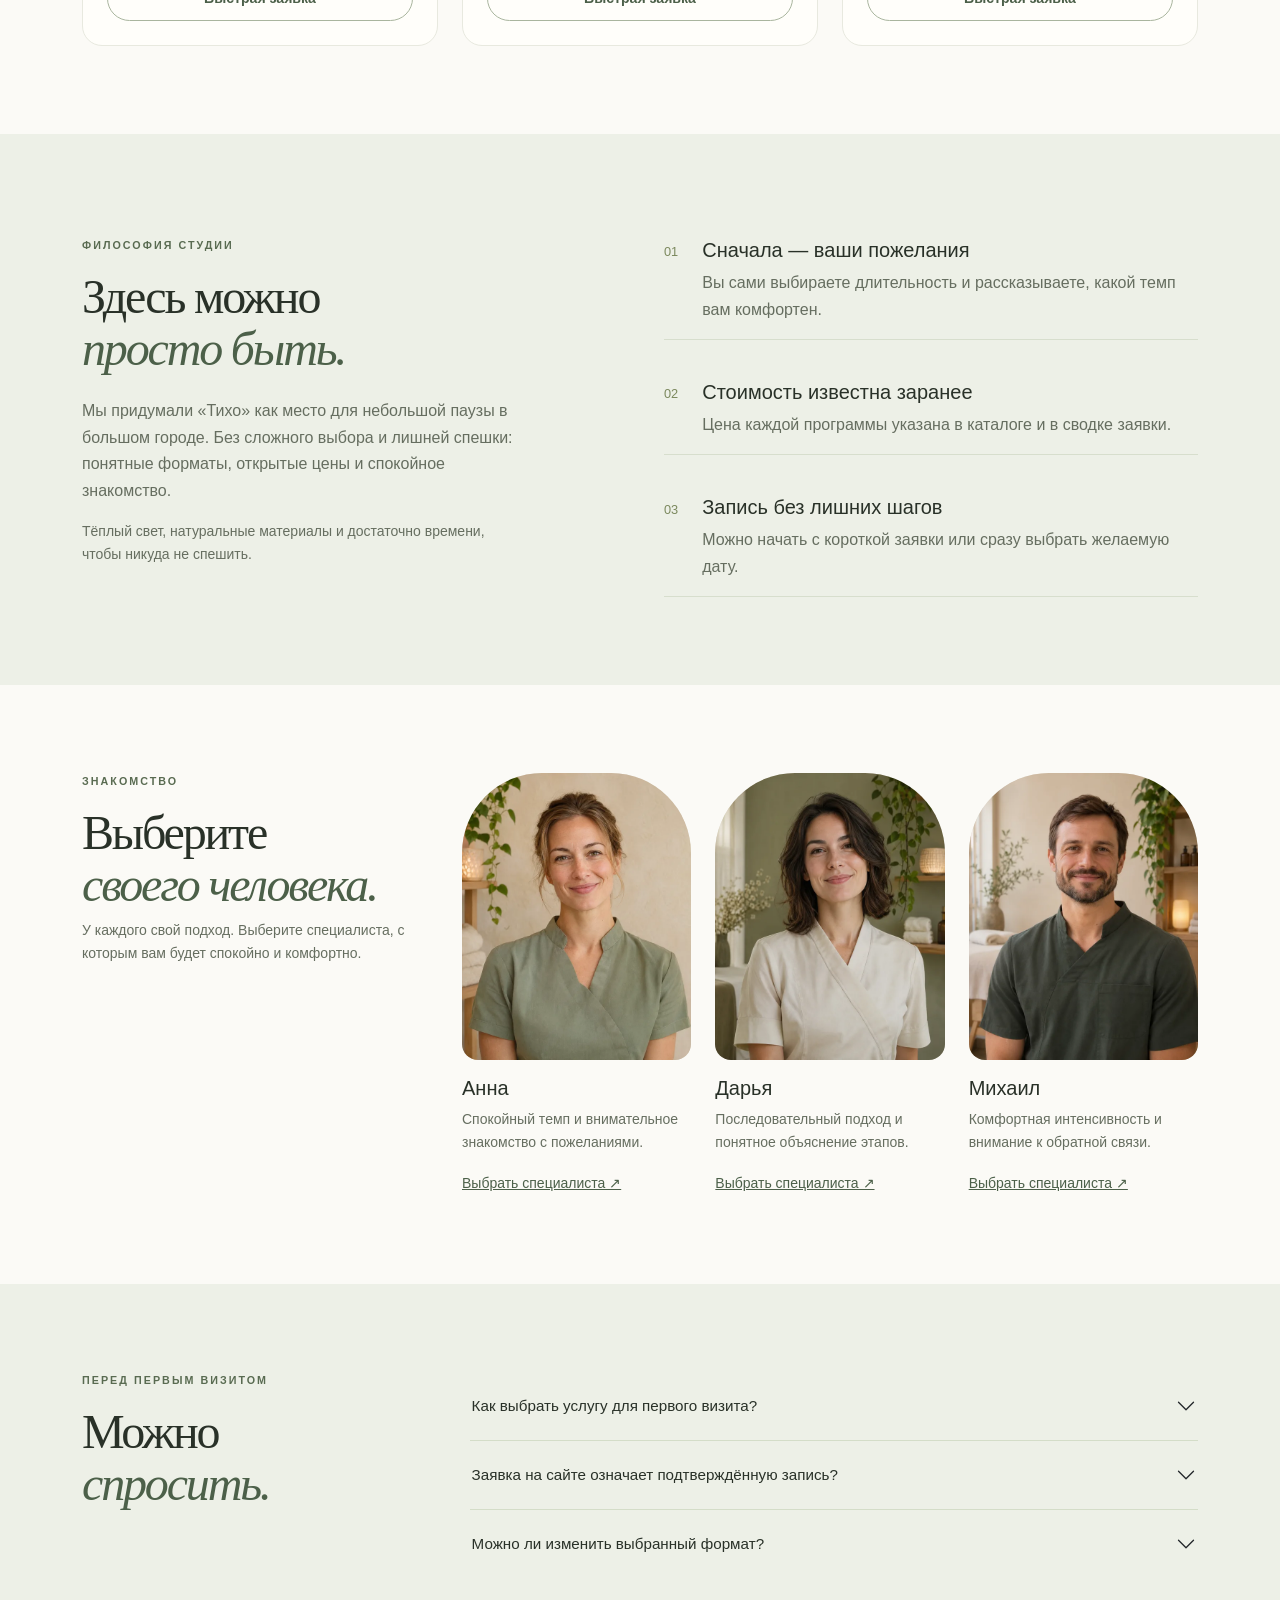
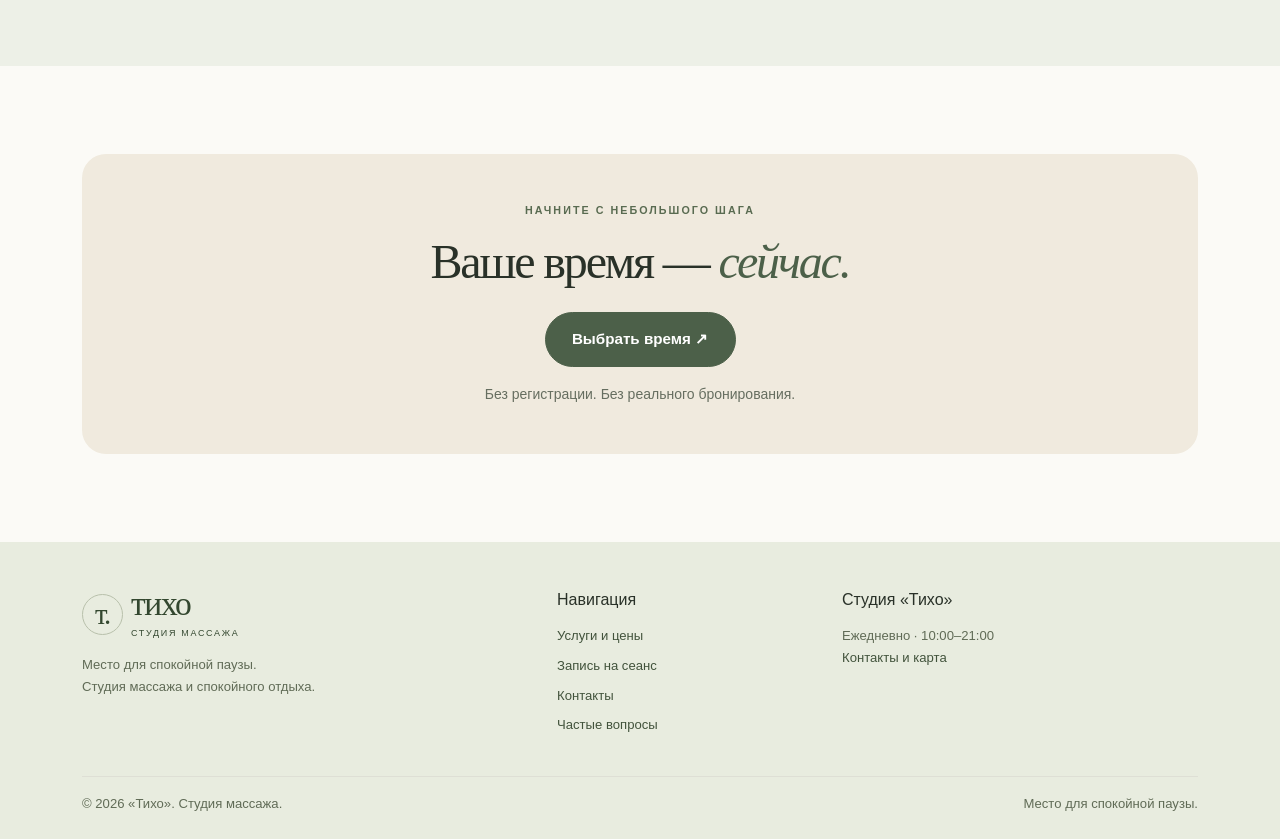
==== commit 5edd5dd3: "feat: add service and team photos, live map and clean public copy" ====
--- a/index.html
+++ b/index.html
@@ -5,7 +5,7 @@
     <meta name="viewport" content="width=device-width, initial-scale=1">
     <meta
       name="description"
-      content="Тихо — учебный сайт массажной студии. Выберите услугу, познакомьтесь с форматами и заполните демо-заявку."
+      content="Тихо — студия массажа. Выберите программу для отдыха, познакомьтесь со специалистами и запланируйте время для себя."
     >
     <meta name="theme-color" content="#4c6049">
     <title>Студия массажа — Тихо</title>
@@ -141,10 +141,10 @@
                 >
                   <img
                     class="card-img-top service-image"
-                    src="images/relax.svg"
-                    alt=""
-                    width="240"
-                    height="200"
+                    src="images/relax.webp"
+                    alt="Светлая комната для расслабляющего сеанса массажа"
+                    width="960"
+                    height="640"
                     loading="lazy"
                   >
                 </a>
@@ -188,10 +188,10 @@
                 >
                   <img
                     class="card-img-top service-image"
-                    src="images/back.svg"
-                    alt=""
-                    width="240"
-                    height="200"
+                    src="images/back.webp"
+                    alt="Массаж шеи и плеч"
+                    width="960"
+                    height="640"
                     loading="lazy"
                   >
                 </a>
@@ -235,10 +235,10 @@
                 >
                   <img
                     class="card-img-top service-image"
-                    src="images/classic.svg"
-                    alt=""
-                    width="240"
-                    height="200"
+                    src="images/classic.webp"
+                    alt="Массаж кисти и предплечья"
+                    width="960"
+                    height="640"
                     loading="lazy"
                   >
                 </a>
@@ -283,8 +283,7 @@
                 и лишней спешки: понятные форматы, открытые цены и спокойное знакомство.
               </p>
               <p class="small text-body-secondary">
-                Это концепция учебной студии. Изображение интерьера создано специально для
-                демонстрационного сайта.
+                Тёплый свет, натуральные материалы и достаточно времени, чтобы никуда не спешить.
               </p>
             </div>
             <div class="col-12 col-lg-6 offset-lg-1">
@@ -334,14 +333,21 @@
               <p class="eyebrow">Знакомство</p>
               <h2 class="editorial-title display-5">Выберите<br><em>своего человека.</em></h2>
               <p class="text-body-secondary small">
-                Демонстрационные профили специалистов — для знакомства с интерфейсом выбора.
+                У каждого свой подход. Выберите специалиста, с которым вам будет спокойно и комфортно.
               </p>
             </div>
             <div class="col-12 col-lg-8">
               <div class="row g-4">
                 <div class="col-12 col-md-4">
                   <article class="team-person">
-                    <div class="person-avatar" aria-hidden="true">АК</div>
+                    <img
+                      class="person-photo"
+                      src="images/anna.webp"
+                      alt="Портрет специалиста по массажу: Анна"
+                      width="640"
+                      height="800"
+                      loading="lazy"
+                    >
                     <h3 class="h5 mt-3">Анна</h3>
                     <p class="small text-body-secondary">
                       Спокойный темп и внимательное знакомство с пожеланиями.
@@ -351,7 +357,14 @@
                 </div>
                 <div class="col-12 col-md-4">
                   <article class="team-person">
-                    <div class="person-avatar" aria-hidden="true">ДМ</div>
+                    <img
+                      class="person-photo"
+                      src="images/daria.webp"
+                      alt="Портрет специалиста по массажу: Дарья"
+                      width="640"
+                      height="800"
+                      loading="lazy"
+                    >
                     <h3 class="h5 mt-3">Дарья</h3>
                     <p class="small text-body-secondary">
                       Последовательный подход и понятное объяснение этапов.
@@ -361,7 +374,14 @@
                 </div>
                 <div class="col-12 col-md-4">
                   <article class="team-person">
-                    <div class="person-avatar" aria-hidden="true">МС</div>
+                    <img
+                      class="person-photo"
+                      src="images/mikhail.webp"
+                      alt="Портрет специалиста по массажу: Михаил"
+                      width="640"
+                      height="800"
+                      loading="lazy"
+                    >
                     <h3 class="h5 mt-3">Михаил</h3>
                     <p class="small text-body-secondary">
                       Комфортная интенсивность и внимание к обратной связи.
@@ -398,8 +418,8 @@
                   </h3>
                   <div class="accordion-collapse collapse" id="faq0" data-bs-parent="#faqAccordion">
                     <div class="accordion-body text-body-secondary">
-                      Посмотрите длительность, описание и формат в каталоге. В демо-заявке можно
-                      оставить пожелания. Для реальной студии выбор уточняется при личном общении со
+                      Посмотрите длительность, описание и формат в каталоге. В форме можно оставить
+                      пожелания. Для реальной студии выбор уточняется при личном общении со
                       специалистом.
                     </div>
                   </div>
@@ -419,8 +439,8 @@
                   </h3>
                   <div class="accordion-collapse collapse" id="faq1" data-bs-parent="#faqAccordion">
                     <div class="accordion-body text-body-secondary">
-                      Нет. Это учебная версия сайта: она проверяет заполнение и показывает итог заявки.
-                      Данные не передаются, свободное время не проверяется и запись не бронируется.
+                      Нет. Форма проверяет заполнение и показывает итог заявки. Данные не передаются,
+                      свободное время не проверяется и запись не бронируется.
                     </div>
                   </div>
                 </div>
@@ -439,8 +459,8 @@
                   </h3>
                   <div class="accordion-collapse collapse" id="faq2" data-bs-parent="#faqAccordion">
                     <div class="accordion-body text-body-secondary">
-                      В учебной форме можно выбрать другую услугу, специалиста, желаемую дату и время.
-                      Стоимость в сводке обновится автоматически.
+                      В форме можно выбрать другую услугу, специалиста, желаемую дату и время. Стоимость
+                      в сводке обновится автоматически.
                     </div>
                   </div>
                 </div>
@@ -460,7 +480,7 @@
               data-bs-toggle="modal"
               data-bs-target="#quickBookingModal"
             >
-              Оставить демо-заявку ↗
+              Выбрать время ↗
             </button>
             <p class="small text-body-secondary mt-3 mb-0">Без регистрации. Без реального бронирования.</p>
           </div>
@@ -478,7 +498,7 @@
               <span class="brand-mark" aria-hidden="true">т.</span><span>тихо<span class="brand-subtitle">студия массажа</span></span>
             </a>
             <p class="mt-3 mb-0 footer-note">
-              Место для спокойной паузы.<br>Учебный проект массажной студии.
+              Место для спокойной паузы.<br>Студия массажа и спокойного отдыха.
             </p>
           </div>
           <div class="col-6 col-lg-3">
@@ -499,17 +519,16 @@
             </ul>
           </div>
           <div class="col-6 col-lg-4">
-            <h2 class="h6 mb-3">Учебная студия</h2>
+            <h2 class="h6 mb-3">Студия «Тихо»</h2>
             <p class="footer-note">
               Ежедневно · 10:00–21:00
               <br>
-              <a href="mailto:hello@example.com">hello@example.com</a>
+              <a href="contacts.html">Контакты и карта</a>
             </p>
-            <span class="badge rounded-pill footer-badge">Демонстрационный сайт</span>
           </div>
         </div>
         <div class="border-top pt-3 d-flex flex-wrap gap-2 justify-content-between small footer-note">
-          <span>© 2026 «Тихо». Учебная реализация.</span><span>Контакты, цены и специалисты — демо. Заявки не отправляются.</span>
+          <span>© 2026 «Тихо». Студия массажа.</span><span>Место для спокойной паузы.</span>
         </div>
       </div>
     </footer>
@@ -539,7 +558,7 @@
           </div>
           <div class="modal-body p-4">
             <p class="text-body-secondary small">
-              Учебная форма. Данные проверяются только в браузере и не отправляются.
+              Форма проверяет заполнение полей. Отправка заявки пока не подключена.
             </p>
             <form id="quickForm" novalidate>
               <div class="mb-3">
@@ -597,7 +616,7 @@
                   required
                 >
                 <label class="form-check-label small" for="quickAgree">
-                  Согласен с проверкой данных в учебной форме
+                  Подтверждаю корректность введённых данных
                 </label>
                 <div class="invalid-feedback">Подтвердите согласие.</div>
               </div>
--- a/css/custom.css
+++ b/css/custom.css
@@ -64,7 +64,7 @@
 .service-card { background: #fffefa; border: 1px solid #e8e9df; border-radius: 1.25rem; overflow: hidden; transition: transform .2s ease, box-shadow .2s ease; }
 .service-card:hover { transform: translateY(-4px); box-shadow: 0 14px 32px #293b2a0c; }
 .service-image-link { display: block; }
-.service-image { width: 100%; height: 180px; object-fit: cover; }
+.service-image { width: 100%; height: 225px; object-fit: cover; }
 .service-card .card-title { font-family: Georgia, serif; font-size: 1.5rem; letter-spacing: -.025em; }
 .badge-soft { color: #4c6049; background: #edf0e7; font-size: .62rem; font-weight: 500; }
 .price { font: 600 1.2rem Arial, sans-serif; white-space: nowrap; }
@@ -144,3 +144,10 @@
   .service-card .card-body { padding: 1.25rem !important; }
 }
 @media (prefers-reduced-motion: reduce) { html { scroll-behavior: auto; } .service-card { transition: none; } }
+
+/* Фотографии программ и специалистов. */
+.person-photo { display: block; width: 100%; aspect-ratio: 4 / 5; height: auto; object-fit: cover; object-position: center 24%; border-radius: 5rem 5rem 1rem 1rem; background: #ebe7dc; }
+.studio-map { display: block; width: 100%; height: 410px; border: 1px solid var(--bs-border-color); border-radius: 1rem; background: #edf0e7; }
+@media (max-width: 575.98px) { .studio-map { height: 320px; } .person-photo { max-height: 460px; } }
+
+.studio-map { z-index: 0; font-family: Arial, sans-serif; }
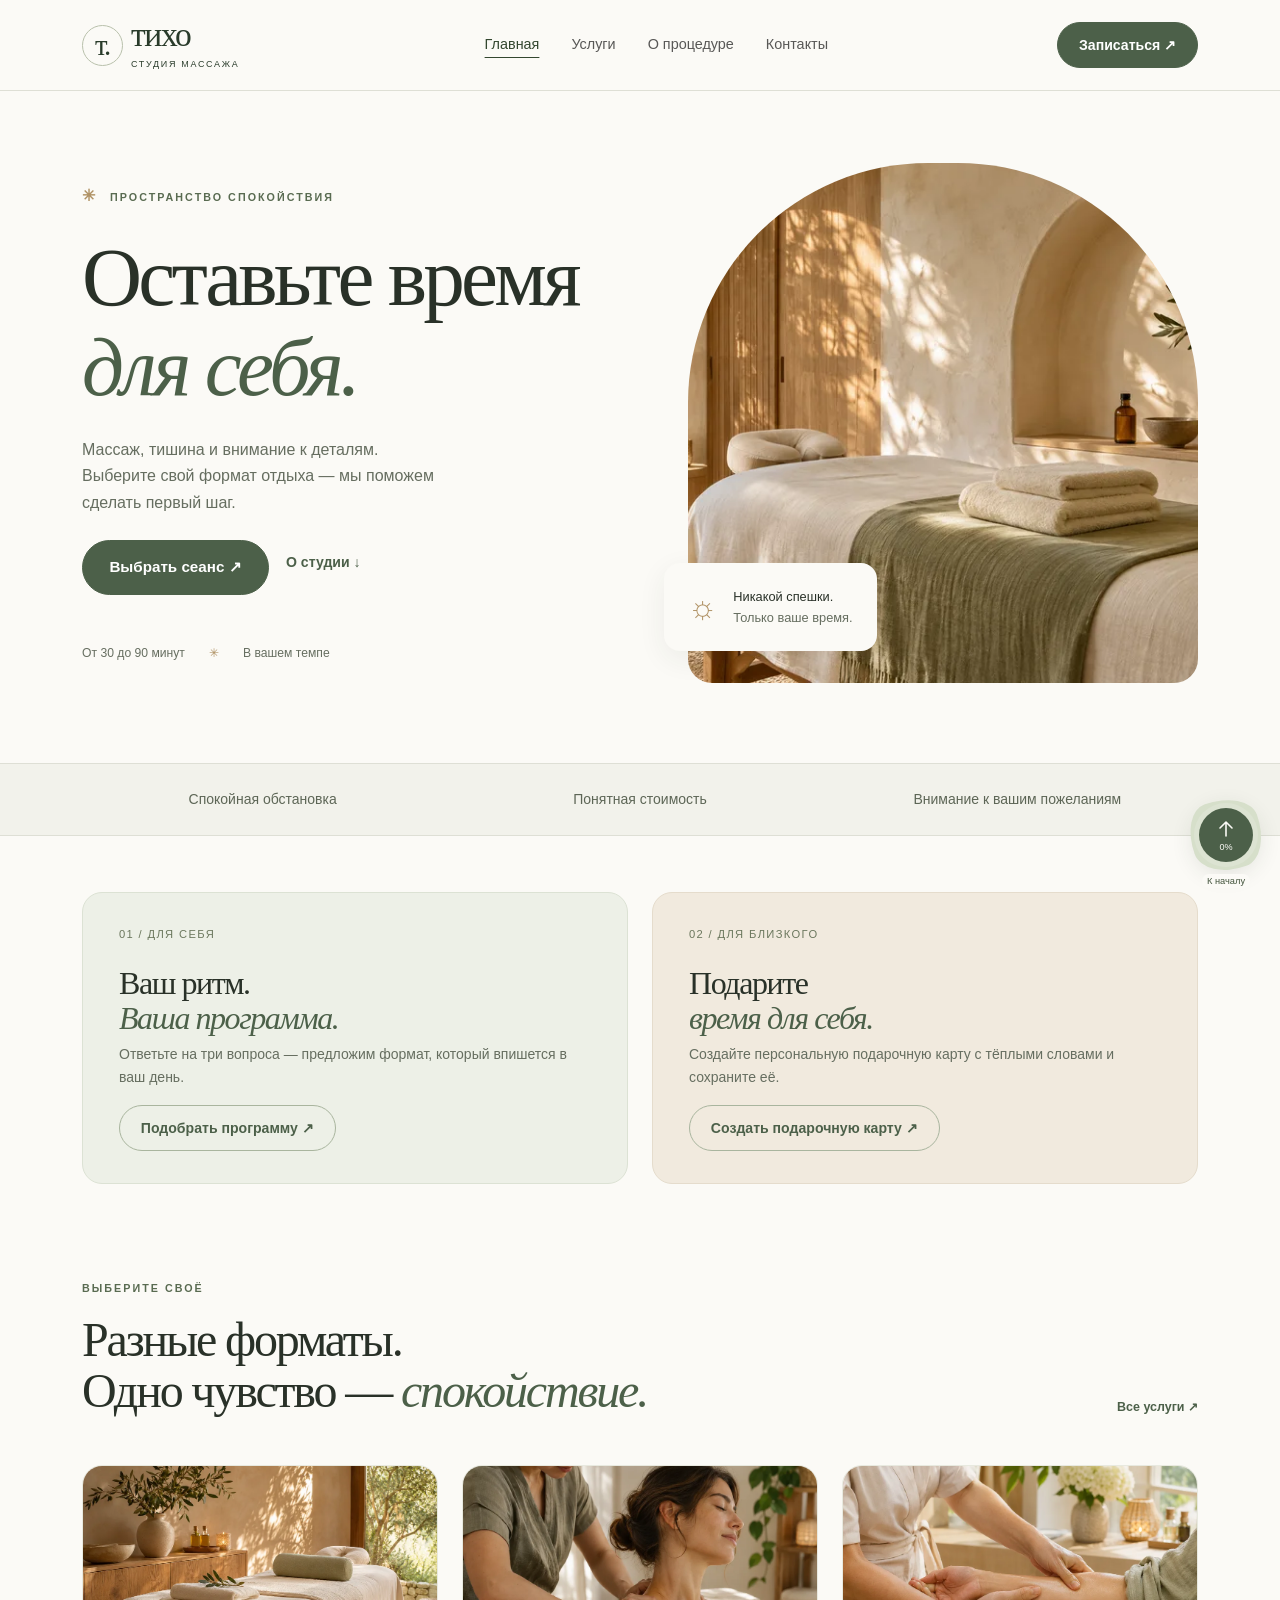
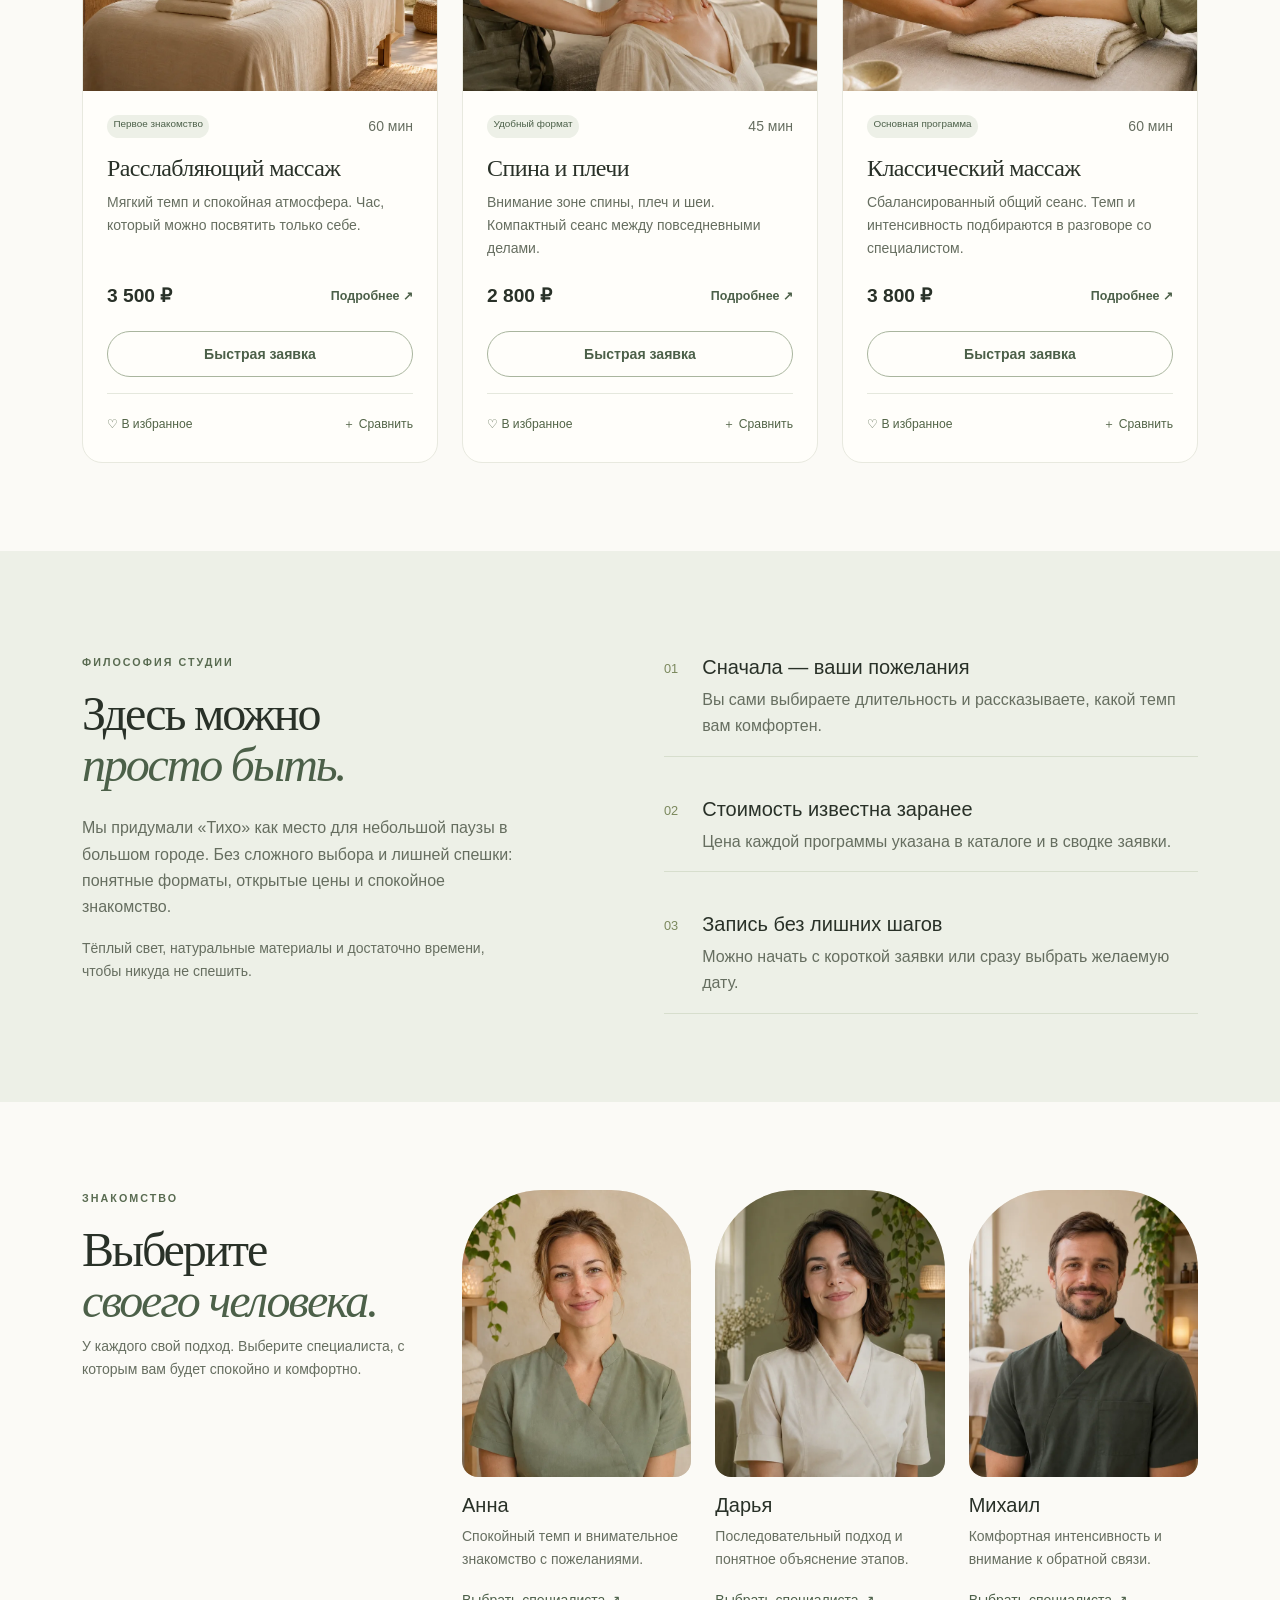
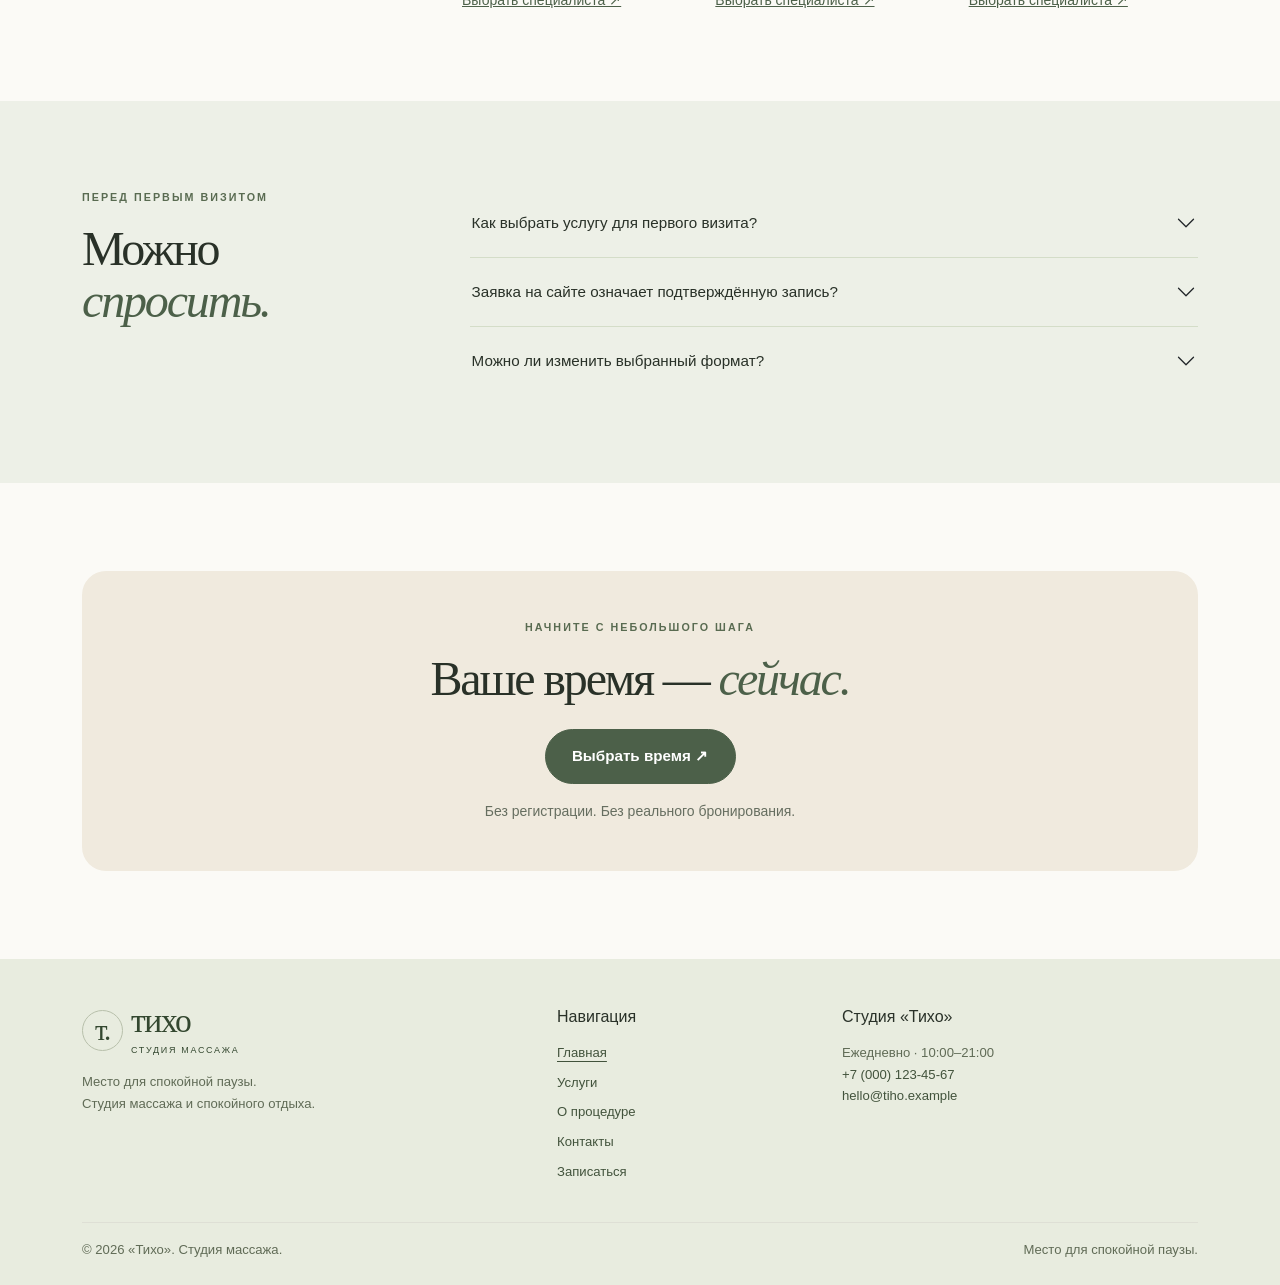
==== commit 81b2093a: "feat: add favorites, comparison, matching, gift cards and calendar export" ====
--- a/index.html
+++ b/index.html
@@ -115,6 +115,39 @@
           </div>
         </div>
       </div>
+      <section class="discovery-section" aria-label="Новые способы выбрать отдых">
+        <div class="container">
+          <div class="row g-4">
+            <div class="col-12 col-md-6">
+              <article class="discovery-card">
+                <span class="discovery-number" aria-hidden="true">01 / для себя</span>
+                <h2 class="editorial-title h2">Ваш ритм.<br><em>Ваша программа.</em></h2>
+                <p class="small text-body-secondary">
+                  Ответьте на три вопроса — предложим формат, который впишется в ваш день.
+                </p>
+                <button
+                  class="btn btn-outline-primary"
+                  type="button"
+                  data-bs-toggle="modal"
+                  data-bs-target="#matchModal"
+                >
+                  Подобрать программу ↗
+                </button>
+              </article>
+            </div>
+            <div class="col-12 col-md-6">
+              <article class="discovery-card gift-teaser">
+                <span class="discovery-number" aria-hidden="true">02 / для близкого</span>
+                <h2 class="editorial-title h2">Подарите<br><em>время для себя.</em></h2>
+                <p class="small text-body-secondary">
+                  Создайте персональную подарочную карту с тёплыми словами и сохраните её.
+                </p>
+                <a class="btn btn-outline-primary" href="gifts.html">Создать подарочную карту ↗</a>
+              </article>
+            </div>
+          </div>
+        </div>
+      </section>
       <section class="section-space" id="services">
         <div class="container">
           <div class="d-flex flex-wrap justify-content-between align-items-end gap-3 mb-5">
@@ -171,6 +204,25 @@
                   >
                     Быстрая заявка
                   </button>
+                  <div class="service-tools mt-3">
+                    <button
+                      class="service-tool"
+                      type="button"
+                      data-favorite="relax"
+                      aria-pressed="false"
+                      aria-label="Добавить в избранное"
+                    >
+                      <span aria-hidden="true">♡</span> В избранное
+                    </button>
+                    <button
+                      class="service-tool"
+                      type="button"
+                      data-compare="relax"
+                      aria-pressed="false"
+                    >
+                      ＋ Сравнить
+                    </button>
+                  </div>
                 </div>
               </article>
             </div>
@@ -218,6 +270,20 @@
                   >
                     Быстрая заявка
                   </button>
+                  <div class="service-tools mt-3">
+                    <button
+                      class="service-tool"
+                      type="button"
+                      data-favorite="back"
+                      aria-pressed="false"
+                      aria-label="Добавить в избранное"
+                    >
+                      <span aria-hidden="true">♡</span> В избранное
+                    </button>
+                    <button class="service-tool" type="button" data-compare="back" aria-pressed="false">
+                      ＋ Сравнить
+                    </button>
+                  </div>
                 </div>
               </article>
             </div>
@@ -266,6 +332,25 @@
                   >
                     Быстрая заявка
                   </button>
+                  <div class="service-tools mt-3">
+                    <button
+                      class="service-tool"
+                      type="button"
+                      data-favorite="classic"
+                      aria-pressed="false"
+                      aria-label="Добавить в избранное"
+                    >
+                      <span aria-hidden="true">♡</span> В избранное
+                    </button>
+                    <button
+                      class="service-tool"
+                      type="button"
+                      data-compare="classic"
+                      aria-pressed="false"
+                    >
+                      ＋ Сравнить
+                    </button>
+                  </div>
                 </div>
               </article>
             </div>
@@ -505,25 +590,30 @@
             <h2 class="h6 mb-3">Навигация</h2>
             <ul class="list-unstyled footer-links">
               <li>
-                <a href="catalog.html">Услуги и цены</a>
+                <a href="index.html" aria-current="page">Главная</a>
               </li>
               <li>
-                <a href="order.html">Запись на сеанс</a>
+                <a href="catalog.html">Услуги</a>
+              </li>
+              <li>
+                <a href="product.html">О процедуре</a>
               </li>
               <li>
                 <a href="contacts.html">Контакты</a>
               </li>
               <li>
-                <a href="index.html#faq">Частые вопросы</a>
+                <a href="order.html">Записаться</a>
               </li>
             </ul>
           </div>
           <div class="col-6 col-lg-4">
             <h2 class="h6 mb-3">Студия «Тихо»</h2>
             <p class="footer-note">
-              Ежедневно · 10:00–21:00
+              <span>Ежедневно · 10:00–21:00</span>
               <br>
-              <a href="contacts.html">Контакты и карта</a>
+              <a href="tel:+70001234567">+7 (000) 123-45-67</a>
+              <br>
+              <a href="mailto:hello@tiho.example">hello@tiho.example</a>
             </p>
           </div>
         </div>
@@ -533,12 +623,12 @@
       </div>
     </footer>
     <a
-      class="back-to-top btn btn-primary rounded-circle"
+      class="back-to-top scroll-flower"
       href="#top"
       aria-label="Вернуться наверх"
-      title="Наверх"
+      title="Вернуться к началу"
     >
-      <span aria-hidden="true">↑</span>
+      <span class="scroll-flower-core"><svg viewbox="0 0 24 24" width="24" height="24" fill="none" stroke="currentColor" stroke-width="1.6" aria-hidden="true"><path d="M12 19V5m-6 6 6-6 6 6" stroke-linecap="round" stroke-linejoin="round"></path></svg><span class="scroll-percent" aria-hidden="true">0%</span></span><span class="scroll-flower-label" aria-hidden="true">К началу</span>
     </a>
     <div
       class="modal fade"
@@ -632,5 +722,126 @@
         </div>
       </div>
     </div>
+    <div class="feature-announcement" id="featureAnnouncement" role="status" aria-live="polite"></div>
+    <div class="compare-dock" id="compareDock" hidden>
+      <span><span id="compareCount">0</span> / 3 программы</span>
+      <button
+        type="button"
+        class="btn btn-primary btn-sm"
+        data-bs-toggle="offcanvas"
+        data-bs-target="#comparePanel"
+        aria-controls="comparePanel"
+      >
+        Сравнить ↗
+      </button>
+    </div>
+    <div
+      class="offcanvas offcanvas-bottom compare-panel"
+      tabindex="-1"
+      id="comparePanel"
+      aria-labelledby="compareTitle"
+    >
+      <div class="offcanvas-header container">
+        <div>
+          <p class="eyebrow mb-1">Решение без спешки</p>
+          <h2 class="offcanvas-title h3" id="compareTitle">Сравните ваши программы</h2>
+        </div>
+        <button
+          type="button"
+          class="btn-close"
+          data-bs-dismiss="offcanvas"
+          aria-label="Закрыть сравнение"
+        >
+        </button>
+      </div>
+      <div class="offcanvas-body container">
+        <p class="small text-body-secondary">
+          Добавьте до трёх программ. Здесь можно сравнить продолжительность, стоимость и формат.
+        </p>
+        <div id="compareContent"></div>
+        <button id="clearCompare" class="btn btn-link ps-0" type="button">Очистить сравнение</button>
+      </div>
+    </div>
+    <div
+      class="modal fade"
+      id="matchModal"
+      tabindex="-1"
+      aria-labelledby="matchTitle"
+      aria-describedby="matchNote"
+    >
+      <div class="modal-dialog modal-dialog-centered modal-lg">
+        <div class="modal-content">
+          <div class="modal-header">
+            <div>
+              <p class="eyebrow mb-2">Ваш ритм</p>
+              <h2 class="modal-title h3" id="matchTitle">Найдём подходящий формат</h2>
+            </div>
+            <button type="button" class="btn-close" data-bs-dismiss="modal" aria-label="Закрыть подбор">
+            </button>
+          </div>
+          <div class="modal-body p-4">
+            <p class="small text-body-secondary" id="matchNote">
+              Три вопроса о предпочтениях. Это подбор формата отдыха, а не медицинская рекомендация.
+            </p>
+            <form id="matchForm">
+              <fieldset class="mb-4">
+                <legend class="h6">1. Чего хочется сегодня?</legend>
+                <div class="match-options">
+                  <label>
+                    <input type="radio" name="goal" value="rest" checked>
+                    Расслабиться
+                  </label>
+                  <label>
+                    <input type="radio" name="goal" value="office">
+                    Отдохнуть после работы
+                  </label>
+                  <label>
+                    <input type="radio" name="goal" value="feet">
+                    Подарить отдых ногам
+                  </label>
+                </div>
+              </fieldset>
+              <fieldset class="mb-4">
+                <legend class="h6">2. Сколько у вас времени?</legend>
+                <div class="match-options">
+                  <label>
+                    <input type="radio" name="minutes" value="30">
+                    До 30 минут
+                  </label>
+                  <label>
+                    <input type="radio" name="minutes" value="60" checked>
+                    До часа
+                  </label>
+                  <label>
+                    <input type="radio" name="minutes" value="90">
+                    До полутора часов
+                  </label>
+                </div>
+              </fieldset>
+              <fieldset class="mb-4">
+                <legend class="h6">3. Какая атмосфера ближе?</legend>
+                <div class="match-options">
+                  <label>
+                    <input type="radio" name="mood" value="simple" checked>
+                    Ничего лишнего
+                  </label>
+                  <label>
+                    <input type="radio" name="mood" value="aroma">
+                    Масла и ароматы
+                  </label>
+                  <label>
+                    <input type="radio" name="mood" value="slow">
+                    Длинный ритуал
+                  </label>
+                </div>
+              </fieldset>
+              <button class="btn btn-primary" type="submit">Показать мой вариант ↗</button>
+            </form>
+            <div id="matchResult" class="match-result mt-4" role="status" hidden></div>
+          </div>
+        </div>
+      </div>
+    </div>
+    <script src="js/features.js" defer></script>
   </body>
 </html>
--- a/css/custom.css
+++ b/css/custom.css
@@ -151,3 +151,68 @@
 @media (max-width: 575.98px) { .studio-map { height: 320px; } .person-photo { max-height: 460px; } }
 
 .studio-map { z-index: 0; font-family: Arial, sans-serif; }
+
+
+/* Пять новых сценариев: избранное, сравнение, подбор, подарок и календарь. */
+.discovery-section { padding: 3.5rem 0 .5rem; }
+.discovery-card { height: 100%; padding: 2rem 2.25rem; border-radius: 1.25rem; background: #edf0e7; border: 1px solid #dce2d4; }
+.discovery-card.gift-teaser { background: #f1eade; border-color: #e5dccc; }
+.discovery-number { display: block; margin-bottom: 1.4rem; color: #6c785e; font-size: .7rem; letter-spacing: .12em; text-transform: uppercase; }
+.service-tools { display: flex; flex-wrap: wrap; justify-content: space-between; gap: .7rem; padding-top: 1rem; border-top: 1px solid #e5e8dd; }
+.service-tool { padding: .25rem 0; border: 0; color: #526447; background: transparent; font-size: .76rem; }
+.service-tool:hover { text-decoration: underline; text-underline-offset: .25rem; }
+[data-favorite][aria-pressed="true"], [data-compare][aria-pressed="true"] { color: #304a31; font-weight: 700; }
+.compare-dock { position: fixed; z-index: 1035; bottom: 20px; left: 50%; transform: translateX(-50%); display: flex; align-items: center; gap: 1.3rem; padding: .6rem .7rem .6rem 1.3rem; border: 1px solid #ced7c5; border-radius: 100rem; background: #fbfaf6; box-shadow: 0 6px 28px #293b2a24; font-size: .78rem; }
+.compare-panel { --bs-offcanvas-bg: #fbfaf6; --bs-offcanvas-height: min(650px, 85vh); }
+.compare-table th, .compare-table td { min-width: 170px; padding: .8rem 1rem; font-size: .85rem; background: transparent; }
+.compare-table th:first-child { min-width: 145px; }
+.compare-thumb { width: 150px; height: 90px; object-fit: cover; border-radius: .7rem; }
+.comparison-empty { padding: 2rem; background: #edf0e7; border-radius: 1rem; }
+.feature-announcement { position: fixed; top: 100px; left: 50%; transform: translate(-50%, -12px); z-index: 1090; max-width: min(560px, calc(100% - 32px)); padding: .85rem 1.3rem; border-radius: 1rem; background: #304a31; color: #fff; box-shadow: 0 8px 25px #293b2a22; font-size: .85rem; opacity: 0; pointer-events: none; transition: opacity .2s, transform .2s; }
+.feature-announcement:empty { display: none; }
+.feature-announcement.is-visible { opacity: 1; transform: translate(-50%, 0); }
+.match-options { display: flex; gap: .65rem; flex-wrap: wrap; }
+.match-options label { display: flex; align-items: center; gap: .5rem; border: 1px solid #cfd7c5; padding: .65rem .85rem; border-radius: 1rem; font-size: .82rem; background: #f9f9f3; cursor: pointer; }
+.match-options label:has(input:checked) { background: #e5ebdc; border-color: #617853; color: #304a31; }
+.match-options input { accent-color: #4c6049; }
+.match-result { padding: 1.25rem; border-radius: 1rem; background: #edf0e7; }
+.match-photo { width: 100%; height: 145px; object-fit: cover; border-radius: .8rem; }
+.gift-form, .calendar-card { background: #edf0e7; border: 1px solid #dce2d4; border-radius: 1.25rem; }
+.gift-preview { position: sticky; top: 120px; }
+.gift-preview svg { display: block; width: 100%; height: auto; border-radius: 1.25rem; box-shadow: 0 20px 50px #293b2a12; }
+.footer-links a[aria-current="page"] { text-decoration: underline; text-underline-offset: .25rem; }
+
+/* Кнопка-цветок: живое кольцо прогресса вокруг стрелки-компаса. */
+.back-to-top.scroll-flower { --scroll-progress: 0%; isolation: isolate; width: 64px; height: 64px; right: max(22px, env(safe-area-inset-right)); bottom: max(33px, env(safe-area-inset-bottom)); border-radius: 50%; background: conic-gradient(#b49a6c var(--scroll-progress), #dce3d2 0); color: #fbfaf6; text-decoration: none; box-shadow: 0 6px 24px #293b2a24; transition: transform .2s; }
+.scroll-flower::before { content: ''; position: absolute; inset: -4px; z-index: -1; border-radius: 36% 64% 38% 62% / 60% 38% 62% 40%; background: #d6dfca; transform: rotate(-20deg); }
+.scroll-flower-core { position: absolute; inset: 5px; display: flex; flex-direction: column; align-items: center; justify-content: center; border-radius: 50%; background: #4c6049; }
+.scroll-percent { font: .57rem Arial, sans-serif; line-height: 1.1; margin-top: 1px; }
+.scroll-flower-label { position: absolute; top: calc(100% + 7px); white-space: nowrap; color: #42533b; font: .58rem Arial, sans-serif; background: #fbfaf6; padding: 2px 5px; border-radius: 10px; }
+.scroll-flower:hover { transform: translateY(-4px); }
+@media (max-width: 575.98px) {
+  .discovery-card { padding: 1.5rem; }
+  .compare-dock { left: 12px; right: 94px; bottom: 22px; transform: none; gap: .4rem; justify-content: space-between; padding: .5rem .55rem .5rem .8rem; font-size: .65rem; }
+  .compare-dock .btn { font-size: .7rem; padding: .6rem .8rem; }
+  .back-to-top.scroll-flower { width: 56px; height: 56px; right: 20px; bottom: 32px; }
+  .feature-announcement { top: 88px; width: calc(100% - 32px); }
+  .compare-table th, .compare-table td { min-width: 150px; padding: .6rem; }
+  .compare-table th:first-child { min-width: 110px; }
+}
+@media (prefers-reduced-motion: reduce) {
+  .scroll-flower, .feature-announcement { transition: none !important; }
+}
+@media print {
+  body:has(#giftPreview) { background: white; }
+  body:has(#giftPreview) > header, body:has(#giftPreview) > footer,
+  body:has(#giftPreview) .back-to-top, body:has(#giftPreview) .compare-dock,
+  body:has(#giftPreview) .feature-announcement, body:has(#giftPreview) .page-intro,
+  body:has(#giftPreview) .col-lg-5, body:has(#giftPreview) #giftPreview + p,
+  body:has(#giftPreview) .skip-link { display: none !important; }
+  body:has(#giftPreview) .col-lg-7 { width: 100%; }
+  #giftPreview { position: static; break-inside: avoid; }
+  #giftPreview svg { width: 100%; box-shadow: none; print-color-adjust: exact; -webkit-print-color-adjust: exact; }
+}
+/* Сводка не должна перекрывать расположенный под ней экспорт календаря. */
+aside:has(.calendar-card) .booking-summary { position: static; }
+.scroll-flower::after { content: ''; position: absolute; inset: 0; border-radius: 50%; background: conic-gradient(#b49a6c var(--scroll-progress), #dce3d2 0); z-index: 0; }
+.scroll-flower-core, .scroll-flower-label { z-index: 1; }
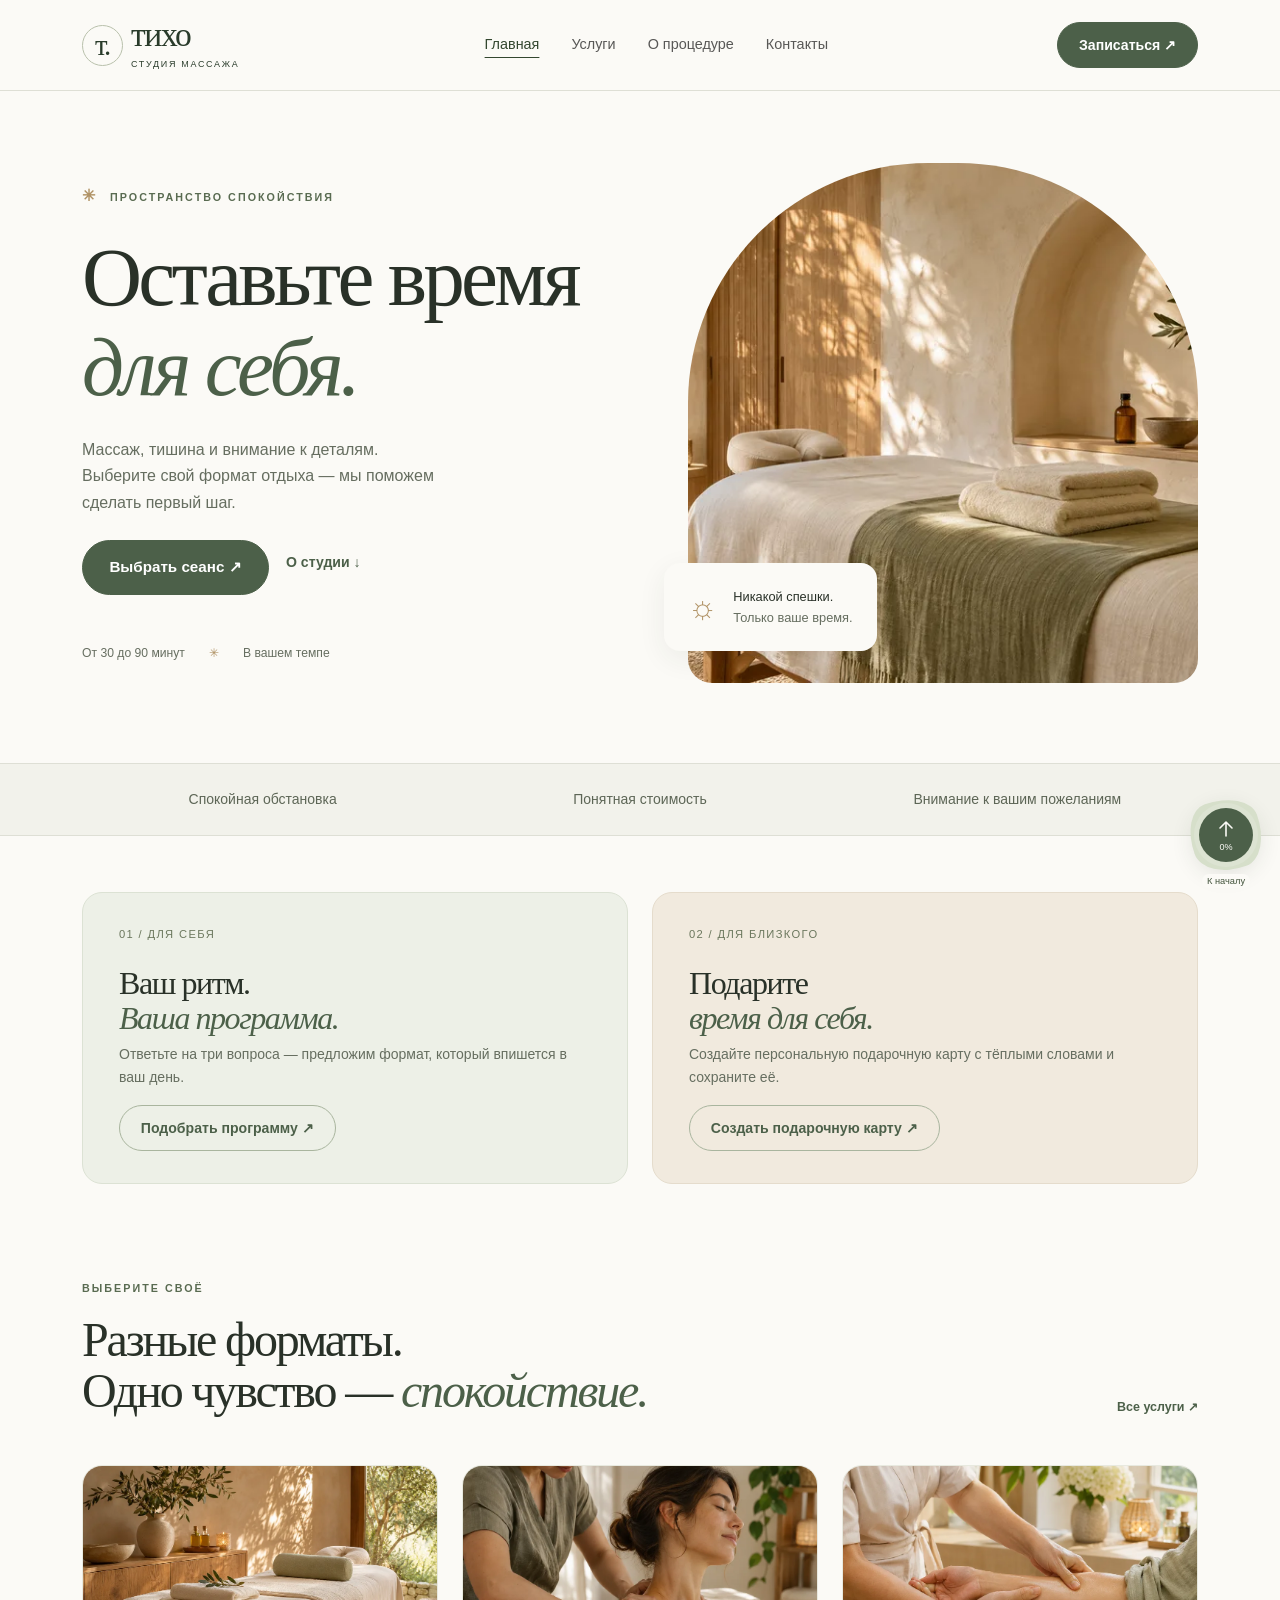
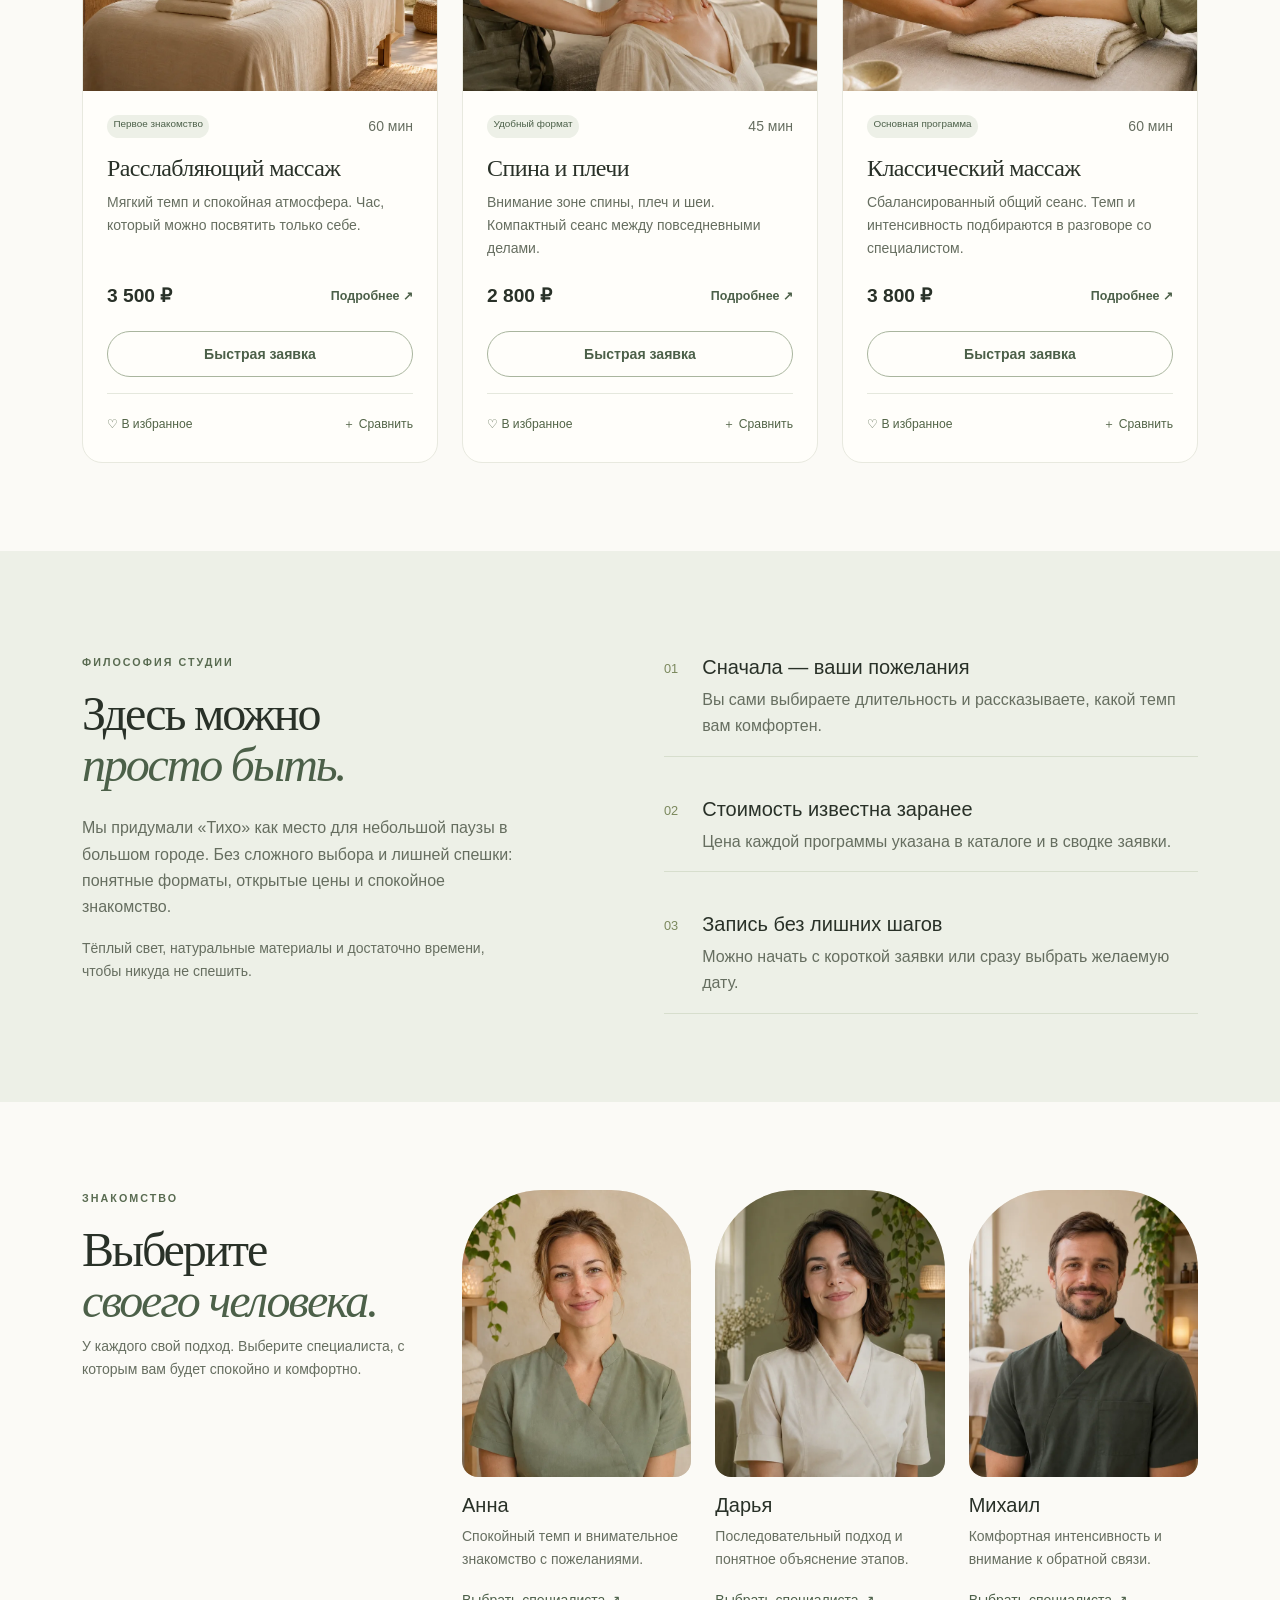
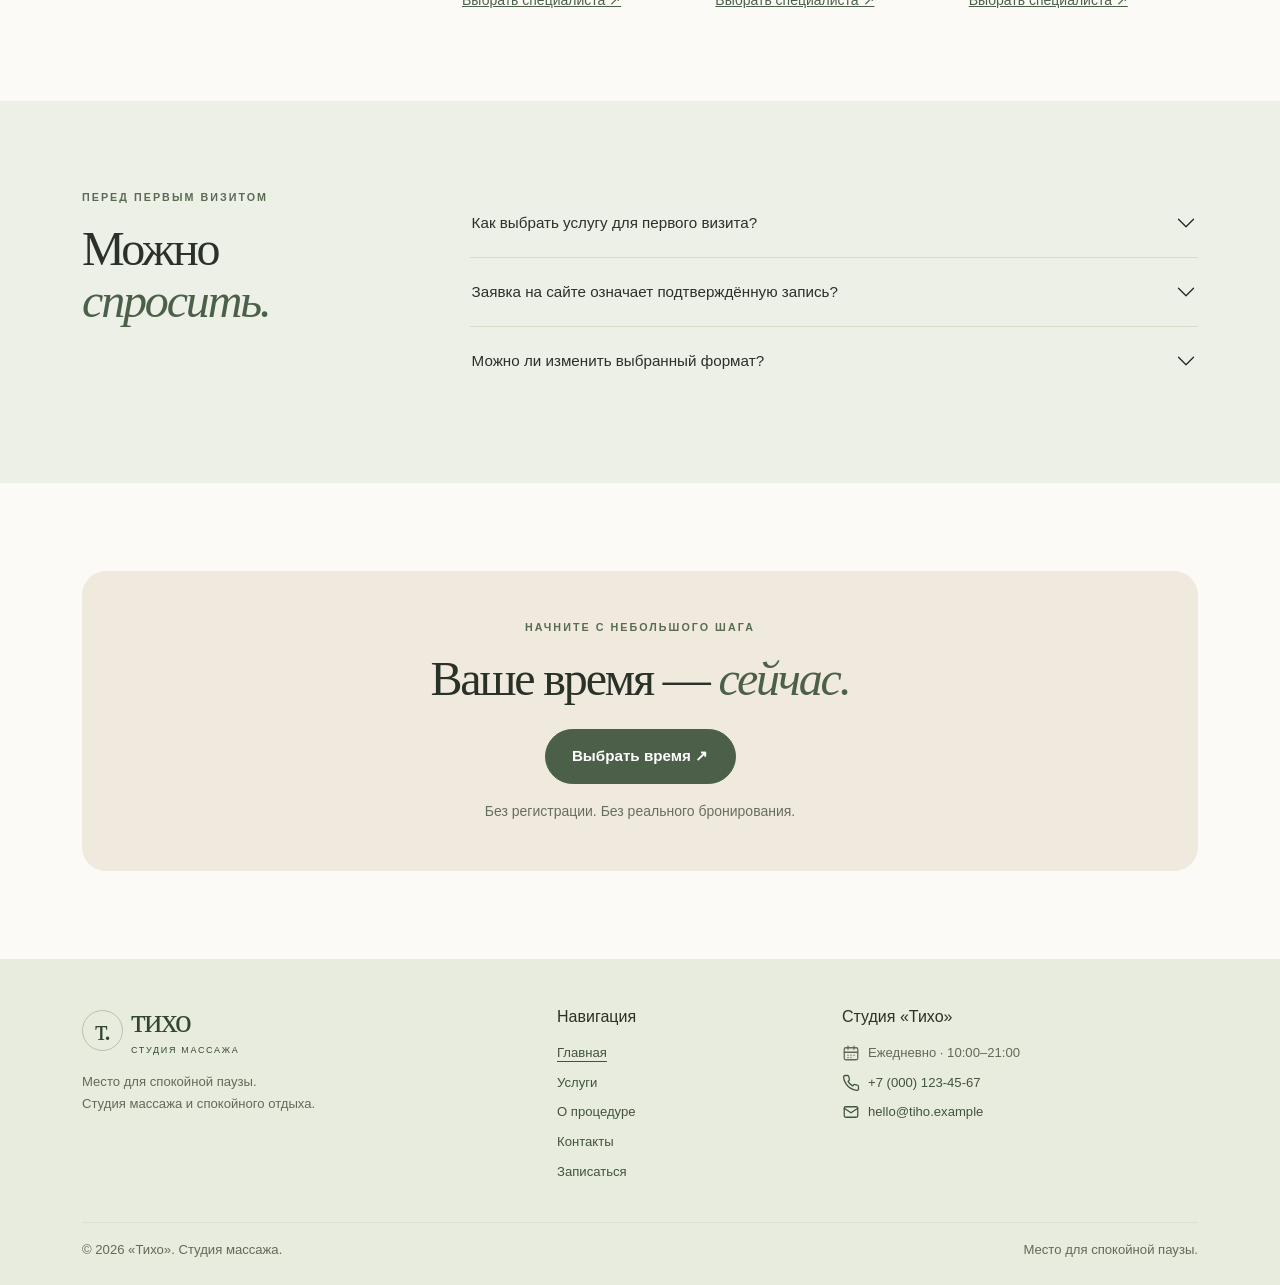
==== commit 0a1d8ae2: "style: add calendar, phone and mail icons to every footer" ====
--- a/index.html
+++ b/index.html
@@ -608,12 +608,19 @@
           </div>
           <div class="col-6 col-lg-4">
             <h2 class="h6 mb-3">Студия «Тихо»</h2>
-            <p class="footer-note">
-              <span>Ежедневно · 10:00–21:00</span>
-              <br>
-              <a href="tel:+70001234567">+7 (000) 123-45-67</a>
-              <br>
-              <a href="mailto:hello@tiho.example">hello@tiho.example</a>
+            <p class="footer-note d-flex flex-column gap-2">
+              <span class="d-flex align-items-center gap-2">
+                <svg class="flex-shrink-0" data-footer-icon="calendar" width="18" height="18" viewBox="0 0 24 24" fill="none" stroke="currentColor" stroke-width="1.7" stroke-linecap="round" stroke-linejoin="round" aria-hidden="true" focusable="false"><rect x="3" y="5" width="18" height="16" rx="2"></rect><path d="M8 3v4M16 3v4M3 11h18M8 15h.01M12 15h.01M16 15h.01M8 18h.01M12 18h.01"></path></svg>
+                <span>Ежедневно · 10:00–21:00</span>
+              </span>
+              <a class="d-flex align-items-center gap-2" href="tel:+70001234567">
+                <svg class="flex-shrink-0" data-footer-icon="phone" width="18" height="18" viewBox="0 0 24 24" fill="none" stroke="currentColor" stroke-width="1.7" stroke-linecap="round" stroke-linejoin="round" aria-hidden="true" focusable="false"><path d="M22 16.9v3a2 2 0 0 1-2.2 2 19.8 19.8 0 0 1-8.6-3.1 19.5 19.5 0 0 1-6-6 19.8 19.8 0 0 1-3.1-8.7A2 2 0 0 1 4.1 2h3a2 2 0 0 1 2 1.7c.1 1 .4 1.9.7 2.8a2 2 0 0 1-.5 2.1L8 9.9a16 16 0 0 0 6 6l1.3-1.3a2 2 0 0 1 2.1-.5c.9.3 1.9.6 2.8.7a2 2 0 0 1 1.8 2.1Z"></path></svg>
+                <span>+7 (000) 123-45-67</span>
+              </a>
+              <a class="d-flex align-items-center gap-2" href="mailto:hello@tiho.example">
+                <svg class="flex-shrink-0" data-footer-icon="mail" width="18" height="18" viewBox="0 0 24 24" fill="none" stroke="currentColor" stroke-width="1.7" stroke-linecap="round" stroke-linejoin="round" aria-hidden="true" focusable="false"><rect x="3" y="5" width="18" height="14" rx="2"></rect><path d="m3 7 9 6 9-6"></path></svg>
+                <span class="text-break">hello@tiho.example</span>
+              </a>
             </p>
           </div>
         </div>
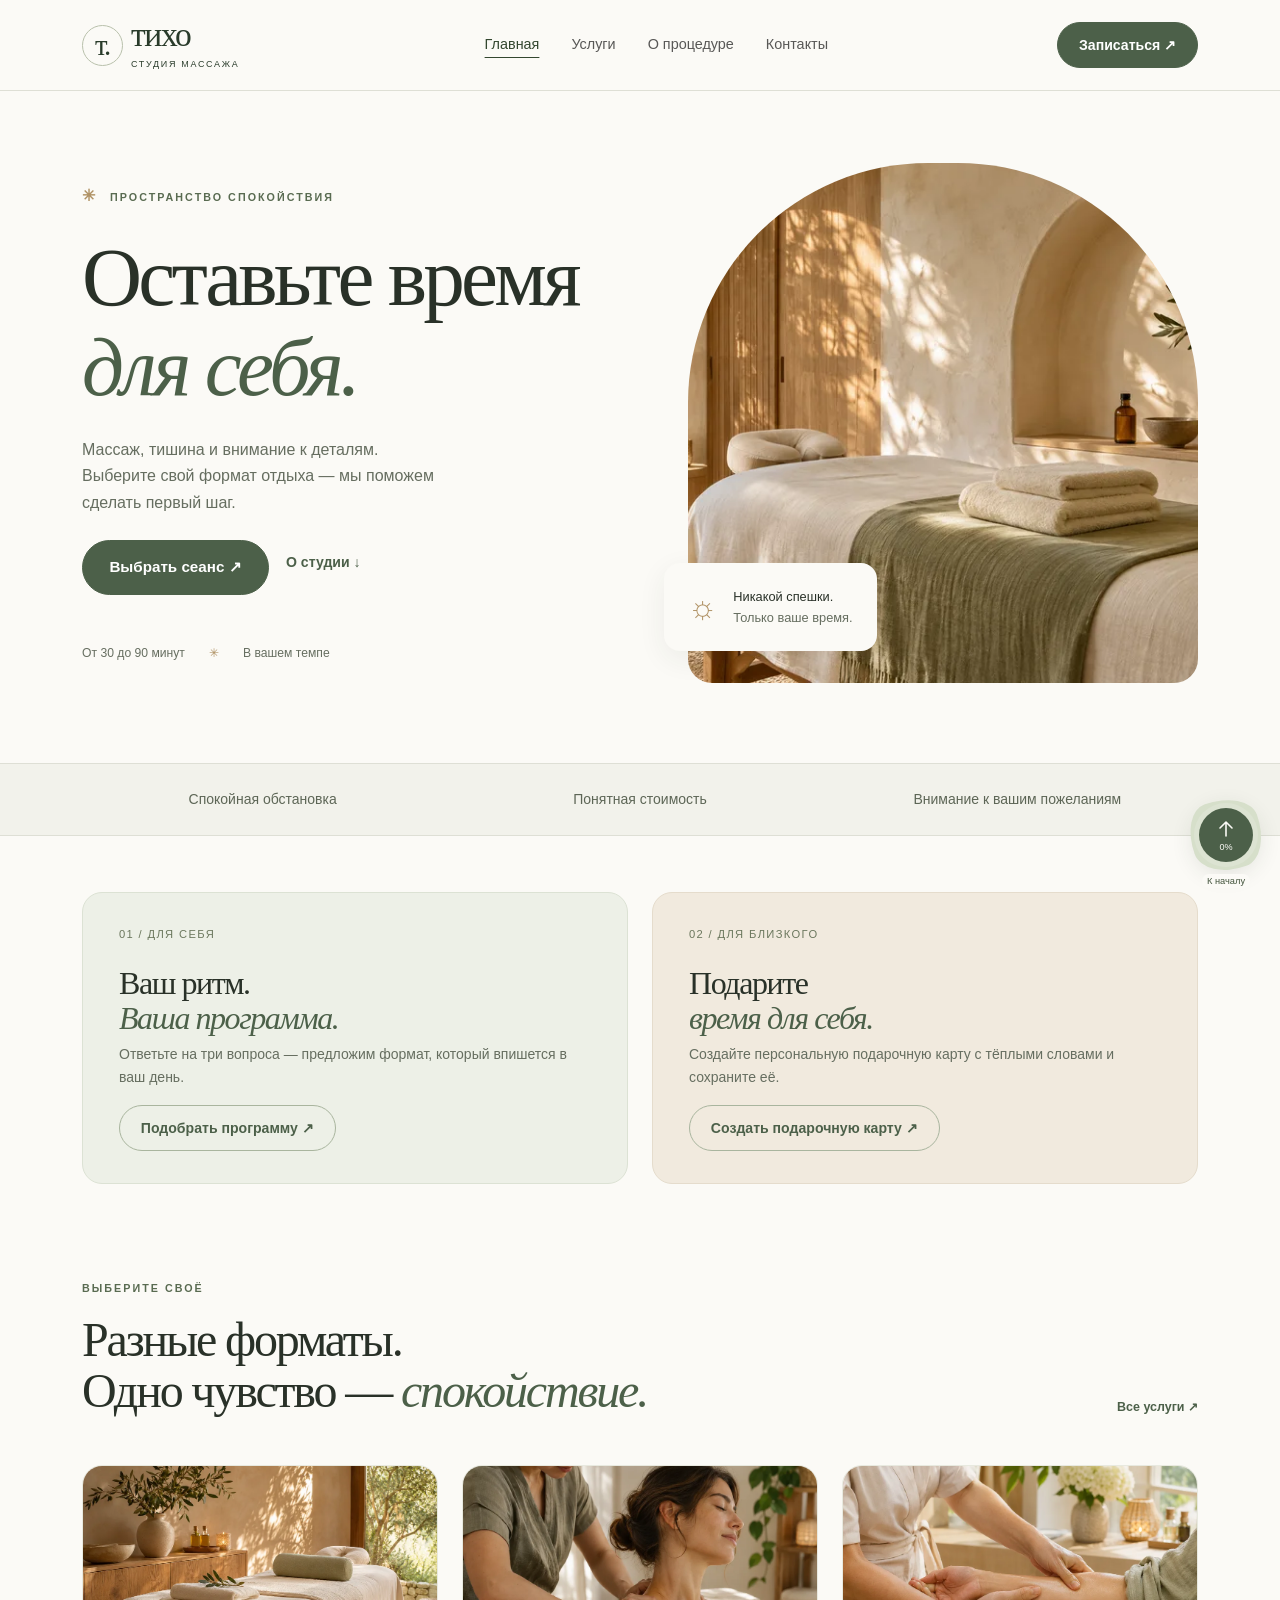
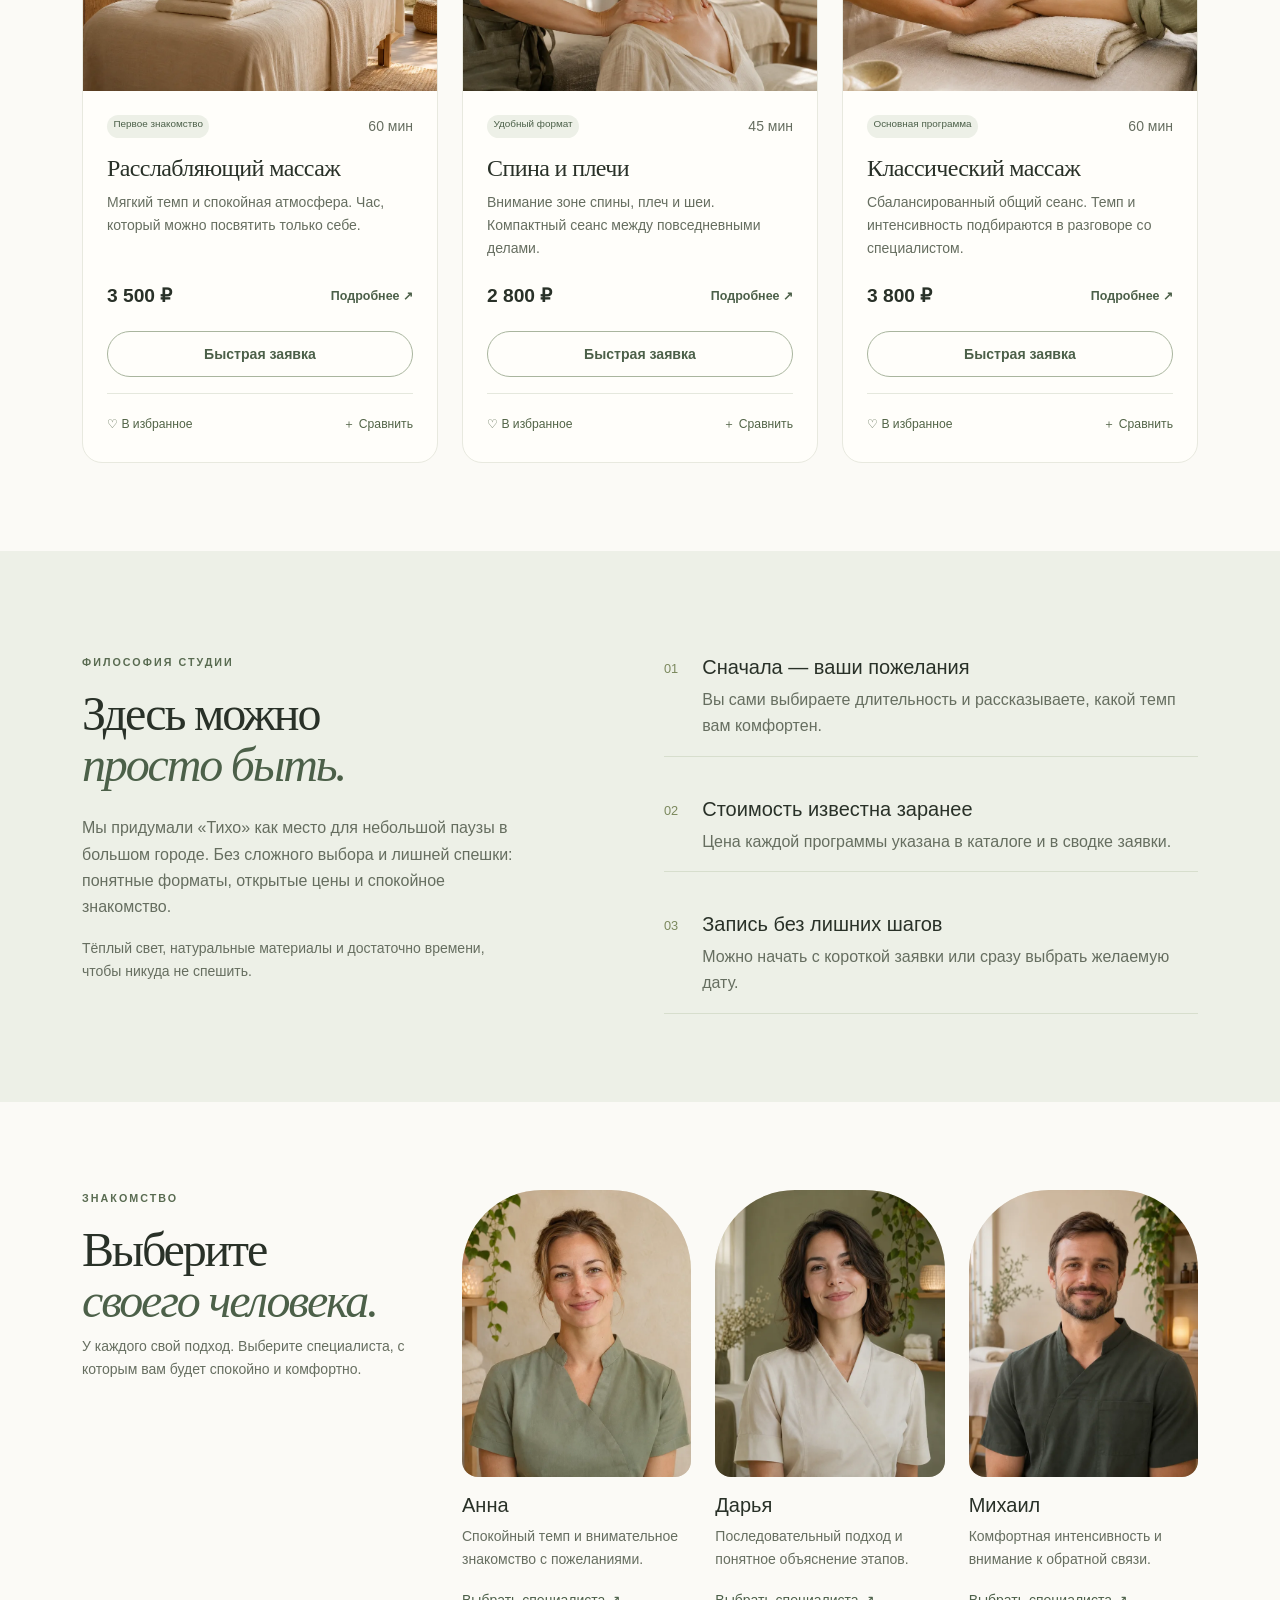
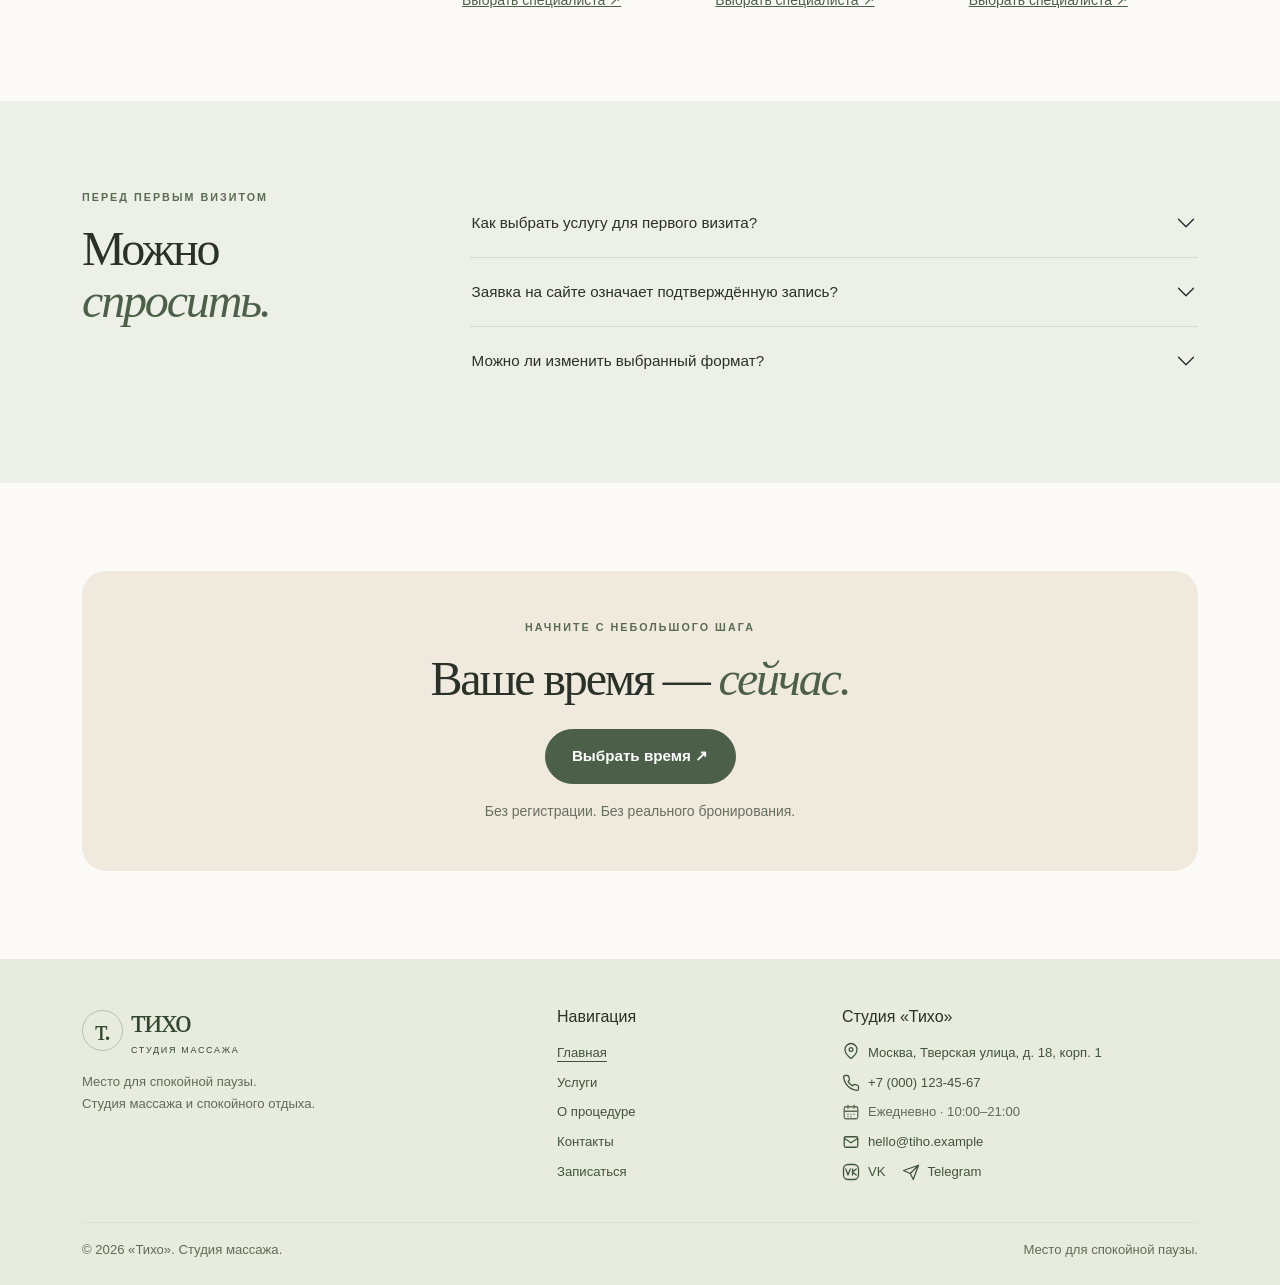
==== commit 4fc86916: "style: order footer contacts and add address and social icons" ====
--- a/index.html
+++ b/index.html
@@ -609,18 +609,30 @@
           <div class="col-6 col-lg-4">
             <h2 class="h6 mb-3">Студия «Тихо»</h2>
             <p class="footer-note d-flex flex-column gap-2">
-              <span class="d-flex align-items-center gap-2">
+              <a class="d-flex align-items-start gap-2" data-footer-field="address" href="https://yandex.com/maps/213/moscow/?ll=37.605086%2C55.765954&amp;pt=37.605086%2C55.765954&amp;z=17" target="_blank" rel="noopener noreferrer">
+                <svg class="flex-shrink-0" data-footer-icon="address" width="18" height="18" viewBox="0 0 24 24" fill="none" stroke="currentColor" stroke-width="1.7" stroke-linecap="round" stroke-linejoin="round" aria-hidden="true" focusable="false"><path d="M20 10c0 6-8 12-8 12S4 16 4 10a8 8 0 1 1 16 0Z"></path><circle cx="12" cy="10" r="2.5"></circle></svg>
+                <span>Москва, Тверская улица, д. 18, корп. 1</span>
+              </a>
+              <a data-footer-field="phone" class="d-flex align-items-center gap-2" href="tel:+70001234567">
+                <svg class="flex-shrink-0" data-footer-icon="phone" width="18" height="18" viewBox="0 0 24 24" fill="none" stroke="currentColor" stroke-width="1.7" stroke-linecap="round" stroke-linejoin="round" aria-hidden="true" focusable="false"><path d="M22 16.9v3a2 2 0 0 1-2.2 2 19.8 19.8 0 0 1-8.6-3.1 19.5 19.5 0 0 1-6-6 19.8 19.8 0 0 1-3.1-8.7A2 2 0 0 1 4.1 2h3a2 2 0 0 1 2 1.7c.1 1 .4 1.9.7 2.8a2 2 0 0 1-.5 2.1L8 9.9a16 16 0 0 0 6 6l1.3-1.3a2 2 0 0 1 2.1-.5c.9.3 1.9.6 2.8.7a2 2 0 0 1 1.8 2.1Z"></path></svg>
+                <span>+7 (000) 123-45-67</span>
+              </a>
+              <span data-footer-field="hours" class="d-flex align-items-center gap-2">
                 <svg class="flex-shrink-0" data-footer-icon="calendar" width="18" height="18" viewBox="0 0 24 24" fill="none" stroke="currentColor" stroke-width="1.7" stroke-linecap="round" stroke-linejoin="round" aria-hidden="true" focusable="false"><rect x="3" y="5" width="18" height="16" rx="2"></rect><path d="M8 3v4M16 3v4M3 11h18M8 15h.01M12 15h.01M16 15h.01M8 18h.01M12 18h.01"></path></svg>
                 <span>Ежедневно · 10:00–21:00</span>
               </span>
-              <a class="d-flex align-items-center gap-2" href="tel:+70001234567">
-                <svg class="flex-shrink-0" data-footer-icon="phone" width="18" height="18" viewBox="0 0 24 24" fill="none" stroke="currentColor" stroke-width="1.7" stroke-linecap="round" stroke-linejoin="round" aria-hidden="true" focusable="false"><path d="M22 16.9v3a2 2 0 0 1-2.2 2 19.8 19.8 0 0 1-8.6-3.1 19.5 19.5 0 0 1-6-6 19.8 19.8 0 0 1-3.1-8.7A2 2 0 0 1 4.1 2h3a2 2 0 0 1 2 1.7c.1 1 .4 1.9.7 2.8a2 2 0 0 1-.5 2.1L8 9.9a16 16 0 0 0 6 6l1.3-1.3a2 2 0 0 1 2.1-.5c.9.3 1.9.6 2.8.7a2 2 0 0 1 1.8 2.1Z"></path></svg>
-                <span>+7 (000) 123-45-67</span>
-              </a>
-              <a class="d-flex align-items-center gap-2" href="mailto:hello@tiho.example">
+              <a data-footer-field="email" class="d-flex align-items-center gap-2" href="mailto:hello@tiho.example">
                 <svg class="flex-shrink-0" data-footer-icon="mail" width="18" height="18" viewBox="0 0 24 24" fill="none" stroke="currentColor" stroke-width="1.7" stroke-linecap="round" stroke-linejoin="round" aria-hidden="true" focusable="false"><rect x="3" y="5" width="18" height="14" rx="2"></rect><path d="m3 7 9 6 9-6"></path></svg>
                 <span class="text-break">hello@tiho.example</span>
               </a>
+              <span class="d-flex flex-wrap align-items-center gap-3" data-footer-field="social" role="group" aria-label="Социальные сети">
+                <a class="d-inline-flex align-items-center gap-2" href="https://vk.com/" target="_blank" rel="noopener noreferrer" aria-label="VK — открыть сервис">
+                  <svg class="flex-shrink-0" data-footer-icon="vk" width="18" height="18" viewBox="0 0 24 24" fill="none" stroke="currentColor" stroke-width="1.7" stroke-linecap="round" stroke-linejoin="round" aria-hidden="true" focusable="false"><rect x="2" y="2" width="20" height="20" rx="6"></rect><path d="m5 8 3 8 3-8m3 0v8m0-4 5-4m-5 4 5 4"></path></svg><span>VK</span>
+                </a>
+                <a class="d-inline-flex align-items-center gap-2" href="https://telegram.org/" target="_blank" rel="noopener noreferrer" aria-label="Telegram — открыть сервис">
+                  <svg class="flex-shrink-0" data-footer-icon="telegram" width="18" height="18" viewBox="0 0 24 24" fill="none" stroke="currentColor" stroke-width="1.7" stroke-linecap="round" stroke-linejoin="round" aria-hidden="true" focusable="false"><path d="m22 3-7 19-4-8-9-4 20-7ZM22 3 11 14"></path></svg><span>Telegram</span>
+                </a>
+              </span>
             </p>
           </div>
         </div>
